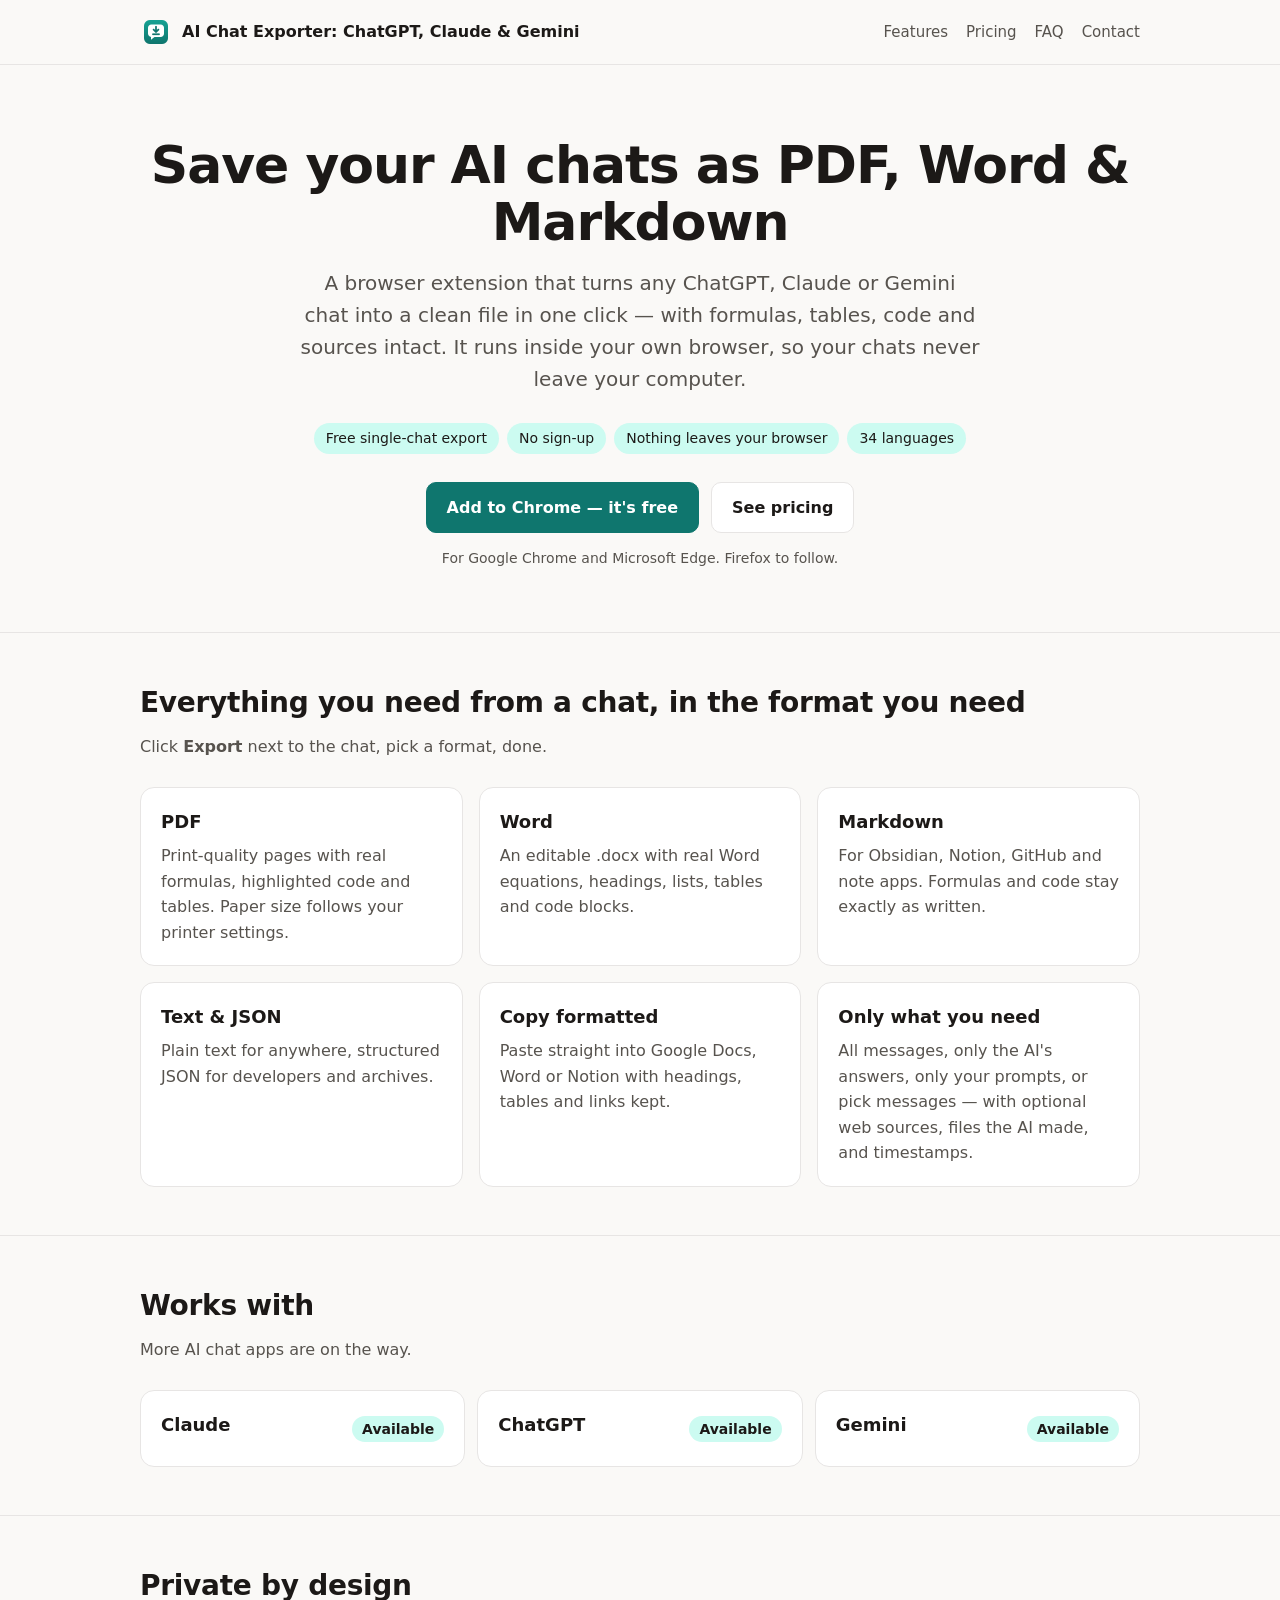
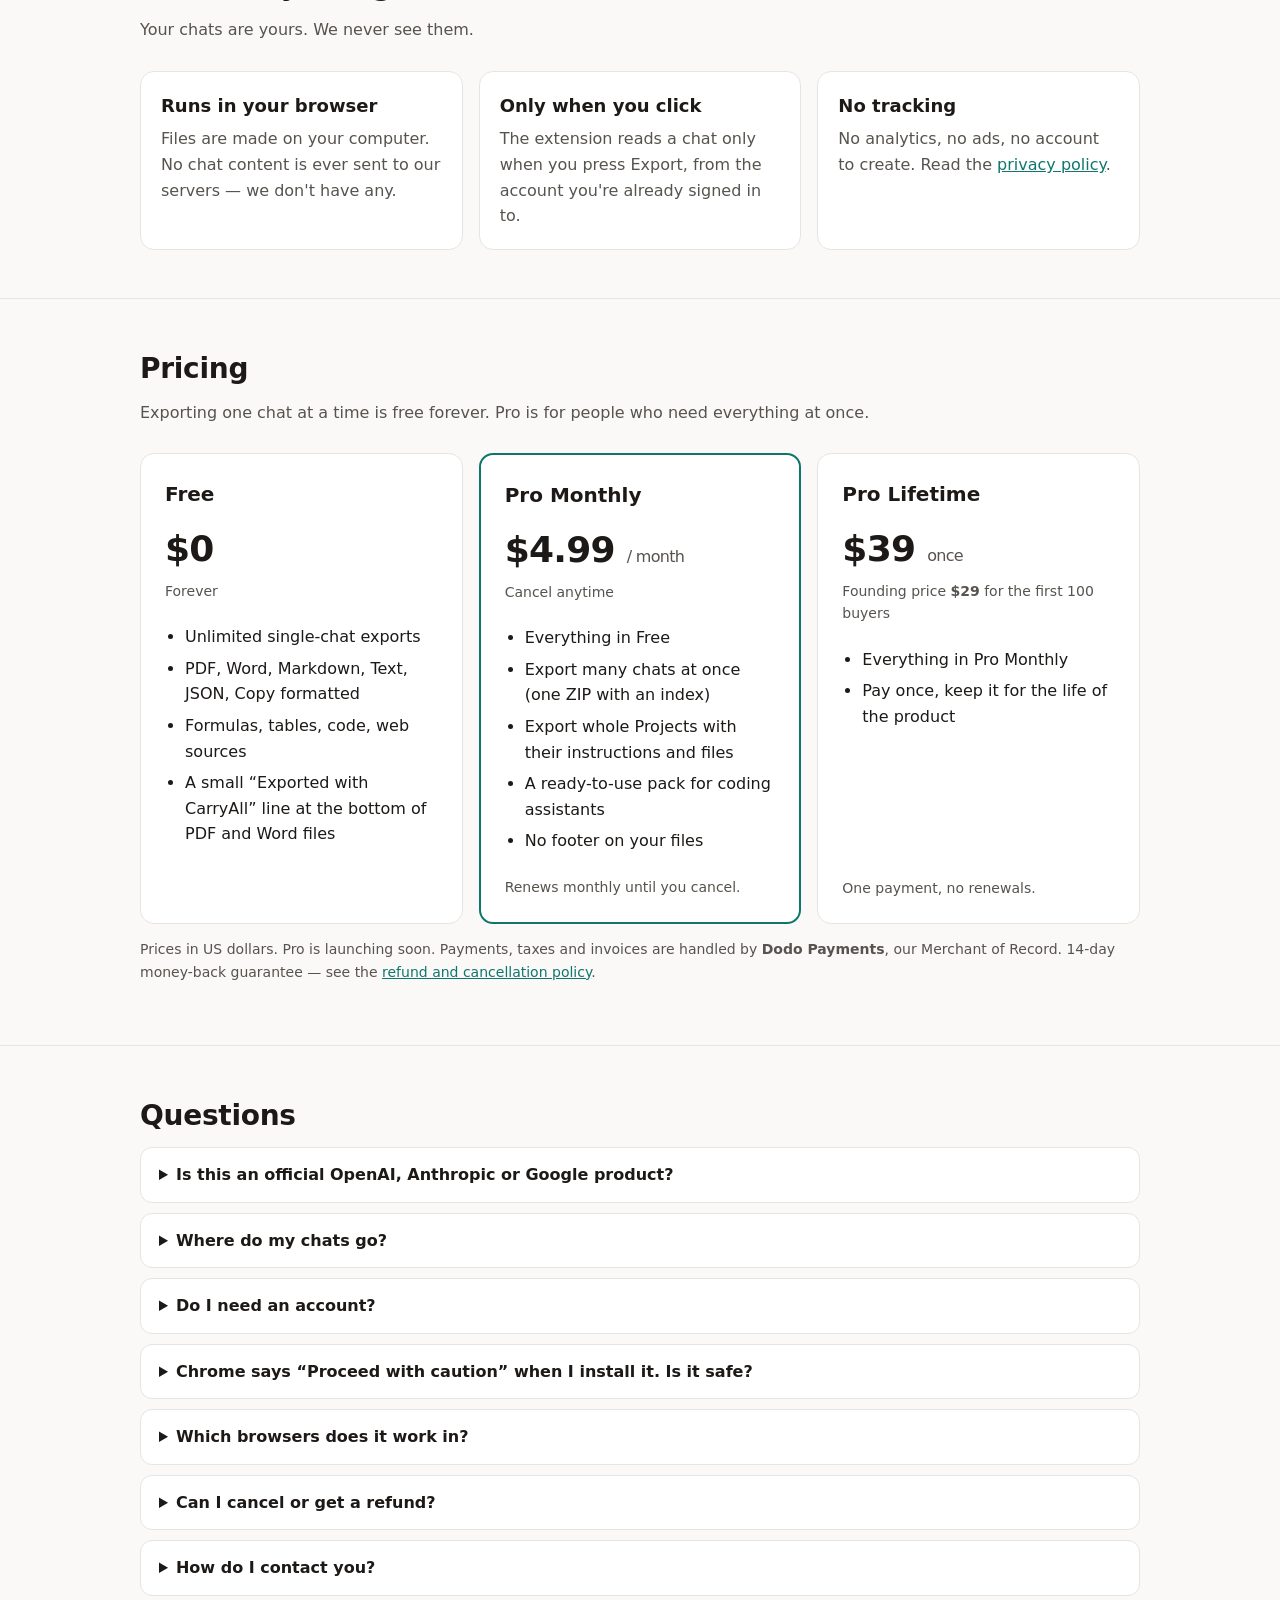
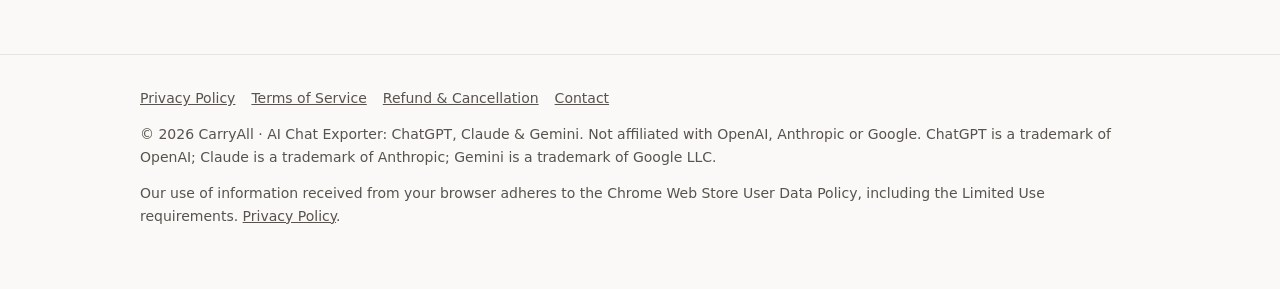
==== index.html @ d1f5d2db "Website: Gemini + Google, new name, CarryAll, privacy section for Gemini's page token, CNAME (publis" ====
<!doctype html>
<html lang="en">
<head>
  <meta charset="utf-8">
  <meta name="viewport" content="width=device-width, initial-scale=1">
  <title>AI Chat Exporter: ChatGPT, Claude & Gemini – Save AI Chats as PDF, Word &amp; Markdown</title>
  <meta name="description" content="A browser extension that saves your AI chats as PDF, Word, Markdown, plain text or JSON, in one click, inside your own browser. Free single-chat export; Pro adds bulk and Project export.">
  <link rel="icon" type="image/png" href="icon.png">
  <link rel="stylesheet" href="style.css">
</head>
<body>
  <header class="site">
    <div class="wrap">
      <a class="brand" href="./">
        <img src="icon.png" width="32" height="32" alt="">
        AI Chat Exporter: ChatGPT, Claude & Gemini
      </a>
      <nav class="site" aria-label="Main">
        <a href="#features">Features</a>
        <a href="#pricing">Pricing</a>
        <a href="#faq">FAQ</a>
        <a href="mailto:siddheshthapa02@gmail.com">Contact</a>
      </nav>
    </div>
  </header>

  <main>
    <section class="hero">
      <div class="wrap">
        <h1>Save your AI chats as PDF, Word &amp; Markdown</h1>
        <p class="lead">A browser extension that turns any ChatGPT, Claude or Gemini chat into a clean file in one click — with formulas, tables, code and sources intact. It runs inside your own browser, so your chats never leave your computer.</p>
        <div class="pills">
          <span class="pill">Free single-chat export</span>
          <span class="pill">No sign-up</span>
          <span class="pill">Nothing leaves your browser</span>
          <span class="pill">34 languages</span>
        </div>
        <div class="actions">
          <a class="btn primary" href="https://chromewebstore.google.com/detail/cfgjpdpemgojclmdnhbajaedgchlddhd">Add to Chrome — it's free</a>
          <a class="btn" href="#pricing">See pricing</a>
        </div>
        <p class="note">For Google Chrome and Microsoft Edge. Firefox to follow.</p>
      </div>
    </section>

    <section class="block" id="features">
      <div class="wrap">
        <h2>Everything you need from a chat, in the format you need</h2>
        <p class="sub">Click <strong>Export</strong> next to the chat, pick a format, done.</p>
        <div class="grid">
          <div class="card"><h3>PDF</h3><p>Print-quality pages with real formulas, highlighted code and tables. Paper size follows your printer settings.</p></div>
          <div class="card"><h3>Word</h3><p>An editable .docx with real Word equations, headings, lists, tables and code blocks.</p></div>
          <div class="card"><h3>Markdown</h3><p>For Obsidian, Notion, GitHub and note apps. Formulas and code stay exactly as written.</p></div>
          <div class="card"><h3>Text &amp; JSON</h3><p>Plain text for anywhere, structured JSON for developers and archives.</p></div>
          <div class="card"><h3>Copy formatted</h3><p>Paste straight into Google Docs, Word or Notion with headings, tables and links kept.</p></div>
          <div class="card"><h3>Only what you need</h3><p>All messages, only the AI's answers, only your prompts, or pick messages — with optional web sources, files the AI made, and timestamps.</p></div>
        </div>
      </div>
    </section>

    <section class="block" id="works-with">
      <div class="wrap">
        <h2>Works with</h2>
        <p class="sub">More AI chat apps are on the way.</p>
        <div class="support">
          <div class="card"><h3>Claude</h3><span class="status now">Available</span></div>
          <div class="card"><h3>ChatGPT</h3><span class="status now">Available</span></div>
          <div class="card"><h3>Gemini</h3><span class="status now">Available</span></div>
        </div>
      </div>
    </section>

    <section class="block" id="privacy">
      <div class="wrap">
        <h2>Private by design</h2>
        <p class="sub">Your chats are yours. We never see them.</p>
        <div class="grid">
          <div class="card"><h3>Runs in your browser</h3><p>Files are made on your computer. No chat content is ever sent to our servers — we don't have any.</p></div>
          <div class="card"><h3>Only when you click</h3><p>The extension reads a chat only when you press Export, from the account you're already signed in to.</p></div>
          <div class="card"><h3>No tracking</h3><p>No analytics, no ads, no account to create. Read the <a href="privacy.html">privacy policy</a>.</p></div>
        </div>
      </div>
    </section>

    <section class="block" id="pricing">
      <div class="wrap">
        <h2>Pricing</h2>
        <p class="sub">Exporting one chat at a time is free forever. Pro is for people who need everything at once.</p>
        <div class="plans">
          <div class="plan">
            <h3>Free</h3>
            <div class="price">$0</div>
            <div class="tag">Forever</div>
            <ul>
              <li>Unlimited single-chat exports</li>
              <li>PDF, Word, Markdown, Text, JSON, Copy formatted</li>
              <li>Formulas, tables, code, web sources</li>
              <li>A small “Exported with CarryAll” line at the bottom of PDF and Word files</li>
            </ul>
          </div>
          <div class="plan featured">
            <h3>Pro Monthly</h3>
            <div class="price">$4.99 <small>/ month</small></div>
            <div class="tag">Cancel anytime</div>
            <ul>
              <li>Everything in Free</li>
              <li>Export many chats at once (one ZIP with an index)</li>
              <li>Export whole Projects with their instructions and files</li>
              <li>A ready-to-use pack for coding assistants</li>
              <li>No footer on your files</li>
            </ul>
            <div class="foot">Renews monthly until you cancel.</div>
          </div>
          <div class="plan">
            <h3>Pro Lifetime</h3>
            <div class="price">$39 <small>once</small></div>
            <div class="tag">Founding price <strong>$29</strong> for the first 100 buyers</div>
            <ul>
              <li>Everything in Pro Monthly</li>
              <li>Pay once, keep it for the life of the product</li>
            </ul>
            <div class="foot">One payment, no renewals.</div>
          </div>
        </div>
        <p class="note">Prices in US dollars. Pro is launching soon. Payments, taxes and invoices are handled by <strong>Dodo Payments</strong>, our Merchant of Record. 14-day money-back guarantee — see the <a href="refund.html">refund and cancellation policy</a>.</p>
      </div>
    </section>

    <section class="block" id="faq">
      <div class="wrap">
        <h2>Questions</h2>
        <details><summary>Is this an official OpenAI, Anthropic or Google product?</summary><p>No. It's an independent tool. It is not affiliated with, endorsed by or sponsored by OpenAI, Anthropic or Google.</p></details>
        <details><summary>Where do my chats go?</summary><p>Nowhere. The extension reads the chat you're looking at, builds the file on your computer, and saves it to your Downloads folder. We never receive your chats.</p></details>
        <details><summary>Do I need an account?</summary><p>No. Install it and click Export. Pro is unlocked with a licence key that's emailed to you after purchase.</p></details>
        <details><summary>Chrome says “Proceed with caution” when I install it. Is it safe?</summary><p>Chrome shows that message only to people who turned on Enhanced protection, for extensions from publishers who are new to the Chrome Web Store. It isn’t a malware warning: Google says that for new developers “it generally takes a few months to become trusted” (<a href="https://support.google.com/chrome/answer/2664769">Google’s explanation</a>). We published our first version in October 2026. The extension runs only on chatgpt.com, claude.ai and gemini.google.com, and your chats never reach us — see the Privacy section of the store page and our <a href="privacy.html">privacy policy</a>. If you’re happy with that, click <strong>Continue to install</strong>.</p></details>
        <details><summary>Which browsers does it work in?</summary><p>Google Chrome and Microsoft Edge. Firefox is planned.</p></details>
        <details><summary>Can I cancel or get a refund?</summary><p>Yes. Cancel the monthly plan anytime, and every first purchase has a 14-day money-back guarantee. Details in the <a href="refund.html">refund and cancellation policy</a>.</p></details>
        <details><summary>How do I contact you?</summary><p>Email <a href="mailto:siddheshthapa02@gmail.com">siddheshthapa02@gmail.com</a>. We usually reply within 2 business days.</p></details>
      </div>
    </section>
  </main>

  <footer class="site">
    <div class="wrap">
      <nav aria-label="Legal">
        <a href="privacy.html">Privacy Policy</a>
        <a href="terms.html">Terms of Service</a>
        <a href="refund.html">Refund &amp; Cancellation</a>
        <a href="mailto:siddheshthapa02@gmail.com">Contact</a>
      </nav>
      <p>© 2026 CarryAll · AI Chat Exporter: ChatGPT, Claude & Gemini. Not affiliated with OpenAI, Anthropic or Google. ChatGPT is a trademark of OpenAI; Claude is a trademark of Anthropic; Gemini is a trademark of Google LLC.</p>
      <p>Our use of information received from your browser adheres to the Chrome Web Store User Data Policy, including the Limited Use requirements. <a href="privacy.html">Privacy Policy</a>.</p>
    </div>
  </footer>
</body>
</html>
---- style.css ----
:root {
  --bg: #faf9f7;
  --surface: #ffffff;
  --text: #1c1917;
  --muted: #57534e;
  --line: #e7e5e4;
  --accent: #0f766e;
  --accent-soft: #ccfbf1;
  --accent-text: #ffffff;
  --radius: 14px;
  color-scheme: light dark;
}
@media (prefers-color-scheme: dark) {
  :root {
    --bg: #12110f;
    --surface: #1c1a17;
    --text: #f5f5f4;
    --muted: #a8a29e;
    --line: #2e2b27;
    --accent: #2dd4bf;
    --accent-soft: #123b37;
    --accent-text: #042f2e;
  }
}
* { box-sizing: border-box; }
body {
  margin: 0;
  background: var(--bg);
  color: var(--text);
  font: 16px/1.6 system-ui, -apple-system, "Segoe UI", Roboto, "Helvetica Neue", Arial, sans-serif;
}
a { color: var(--accent); }
.wrap { max-width: 1040px; margin: 0 auto; padding: 0 20px; }
header.site { border-bottom: 1px solid var(--line); }
header.site .wrap { display: flex; align-items: center; justify-content: space-between; gap: 16px; min-height: 64px; flex-wrap: wrap; }
.brand { display: flex; align-items: center; gap: 10px; font-weight: 700; color: var(--text); text-decoration: none; }
.brand svg { flex: none; }
nav.site { display: flex; gap: 18px; flex-wrap: wrap; font-size: 15px; }
nav.site a { color: var(--muted); text-decoration: none; }
nav.site a:hover { color: var(--text); }

.hero { padding: 72px 0 48px; text-align: center; }
.hero h1 { font-size: clamp(32px, 5vw, 52px); line-height: 1.1; margin: 0 0 16px; letter-spacing: -0.02em; }
.hero p.lead { font-size: clamp(17px, 2.2vw, 20px); color: var(--muted); max-width: 680px; margin: 0 auto 28px; }
.pills { display: flex; gap: 8px; justify-content: center; flex-wrap: wrap; margin-bottom: 28px; }
.pill { background: var(--accent-soft); color: var(--text); border-radius: 999px; padding: 4px 12px; font-size: 14px; }
.actions { display: flex; gap: 12px; justify-content: center; flex-wrap: wrap; }
.btn { display: inline-block; padding: 12px 20px; border-radius: 10px; font-weight: 600; text-decoration: none; border: 1px solid var(--line); color: var(--text); background: var(--surface); }
.btn.primary { background: var(--accent); color: var(--accent-text); border-color: var(--accent); }
.btn.soon { cursor: default; opacity: 0.85; }
.note { color: var(--muted); font-size: 14px; margin-top: 14px; }

section.block { padding: 48px 0; border-top: 1px solid var(--line); }
section.block h2 { font-size: 28px; margin: 0 0 8px; letter-spacing: -0.01em; }
section.block > .wrap > p.sub { color: var(--muted); margin: 0 0 28px; }
.grid { display: grid; gap: 16px; grid-template-columns: repeat(auto-fit, minmax(240px, 1fr)); }
.card { background: var(--surface); border: 1px solid var(--line); border-radius: var(--radius); padding: 20px; }
.card h3 { margin: 0 0 6px; font-size: 18px; }
.card p { margin: 0; color: var(--muted); }

.support { display: flex; gap: 12px; flex-wrap: wrap; }
.support .card { flex: 1 1 240px; display: flex; justify-content: space-between; align-items: center; gap: 12px; }
.status { font-size: 14px; font-weight: 600; border-radius: 999px; padding: 2px 10px; white-space: nowrap; }
.status.now { background: var(--accent-soft); }
.status.soon { border: 1px solid var(--line); color: var(--muted); }

.plans { display: grid; gap: 16px; grid-template-columns: repeat(auto-fit, minmax(260px, 1fr)); align-items: stretch; }
.plan { background: var(--surface); border: 1px solid var(--line); border-radius: var(--radius); padding: 24px; display: flex; flex-direction: column; }
.plan.featured { border: 2px solid var(--accent); }
.plan h3 { margin: 0; font-size: 20px; }
.price { font-size: 36px; font-weight: 800; margin: 10px 0 2px; letter-spacing: -0.02em; }
.price small { font-size: 16px; font-weight: 500; color: var(--muted); }
.plan .tag { color: var(--muted); font-size: 14px; margin-bottom: 16px; }
.plan ul { margin: 0; padding-left: 20px; }
.plan li { margin: 6px 0; }
.plan .foot { margin-top: auto; padding-top: 16px; color: var(--muted); font-size: 14px; }

details { background: var(--surface); border: 1px solid var(--line); border-radius: 12px; padding: 14px 18px; margin-bottom: 10px; }
summary { cursor: pointer; font-weight: 600; }
details p { margin: 10px 0 0; color: var(--muted); }

footer.site { border-top: 1px solid var(--line); padding: 32px 0 48px; color: var(--muted); font-size: 14px; }
footer.site nav { display: flex; gap: 16px; flex-wrap: wrap; margin-bottom: 12px; }
footer.site a { color: var(--muted); }

/* Policy pages */
article.doc { max-width: 760px; padding: 48px 0 24px; }
article.doc h1 { font-size: 36px; line-height: 1.15; margin: 0 0 8px; letter-spacing: -0.02em; }
article.doc .updated { color: var(--muted); margin: 0 0 28px; }
article.doc h2 { font-size: 21px; margin: 32px 0 8px; }
article.doc li { margin: 6px 0; }
.summary { background: var(--accent-soft); border-radius: var(--radius); padding: 16px 20px; }
.summary p { margin: 0; }
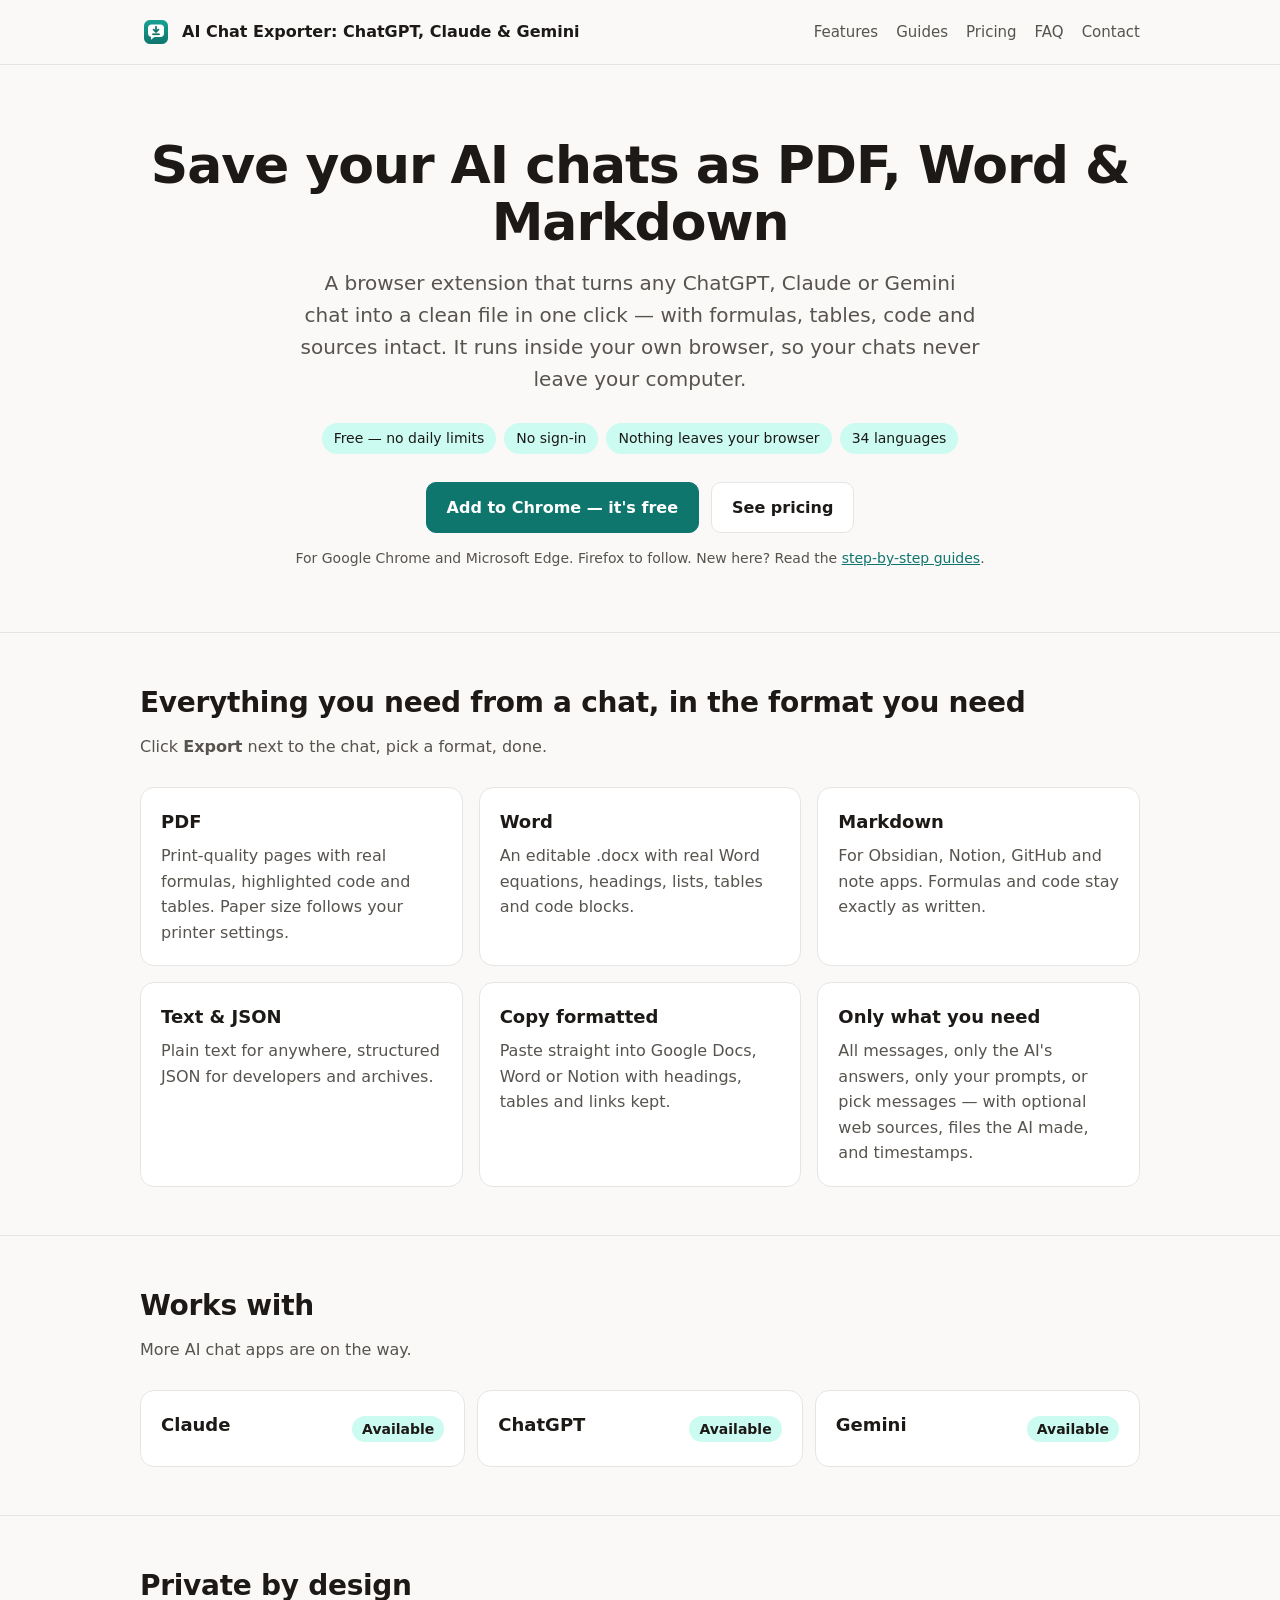
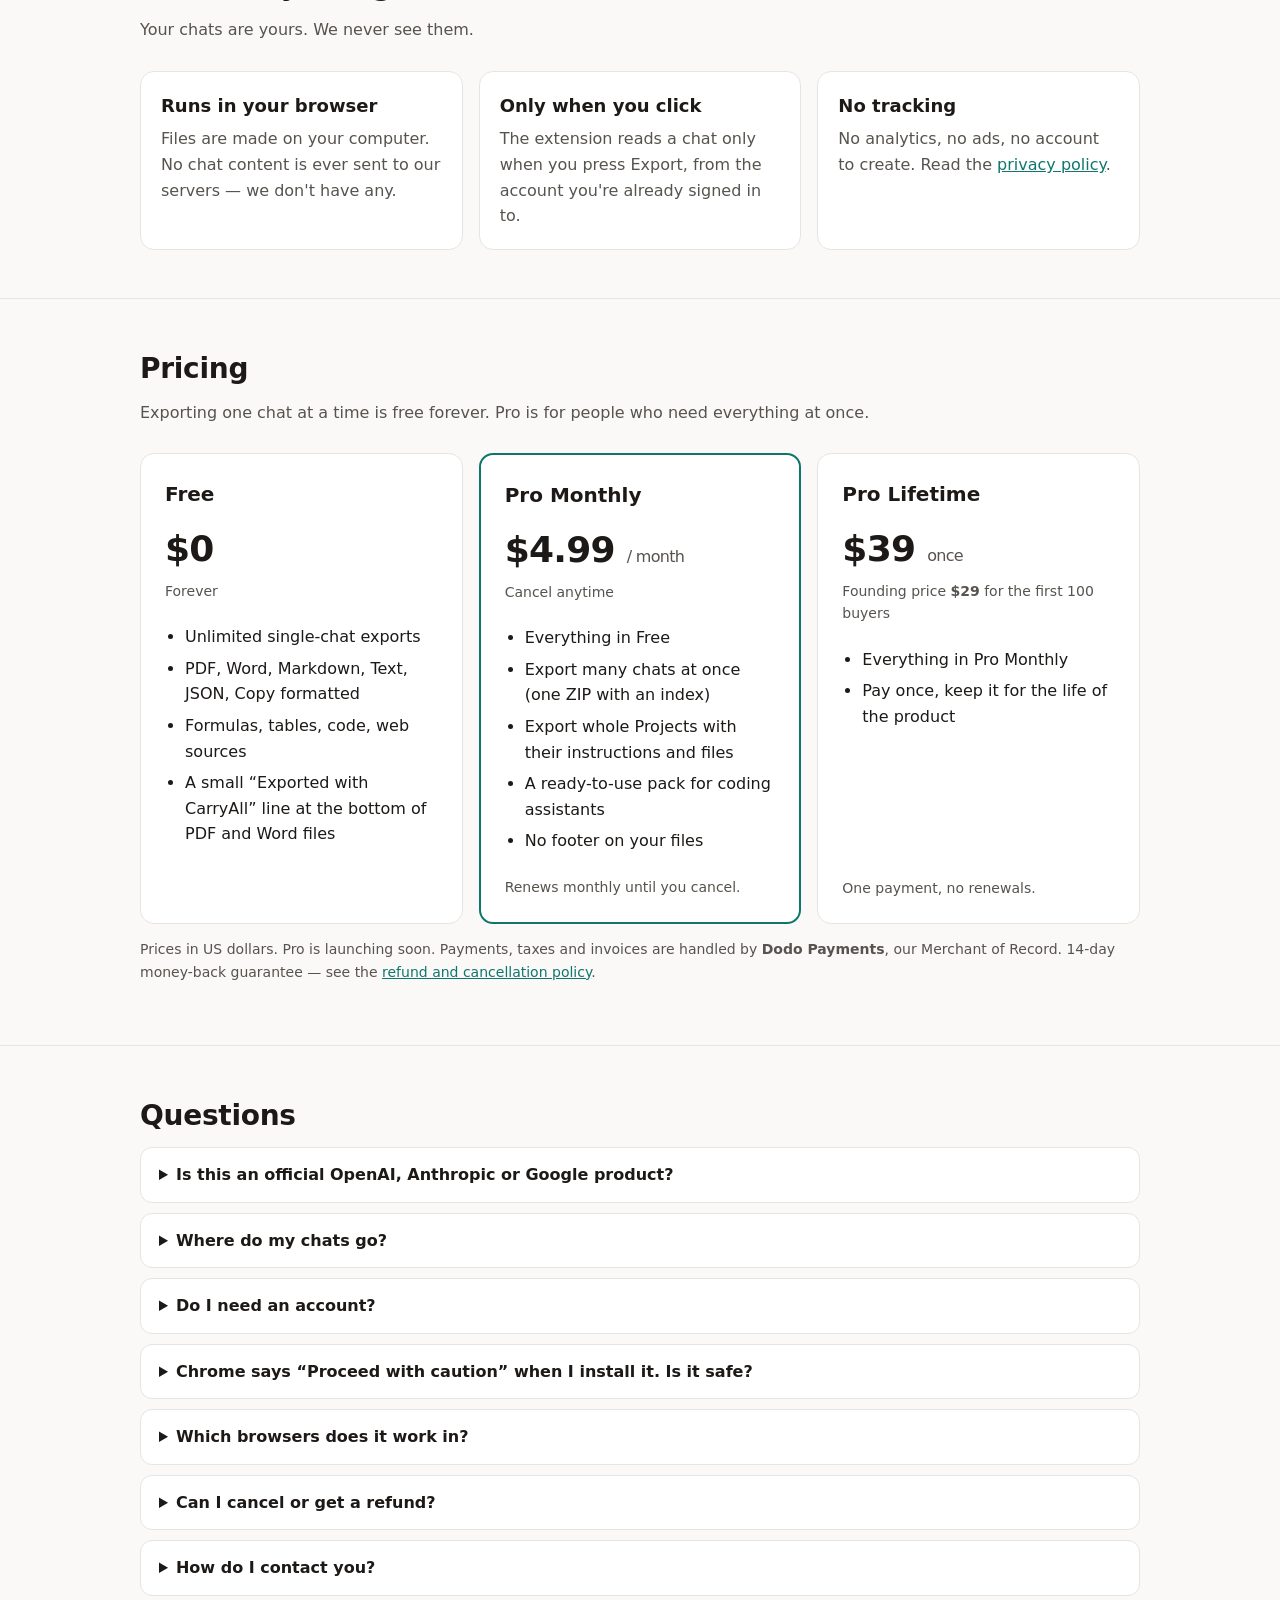
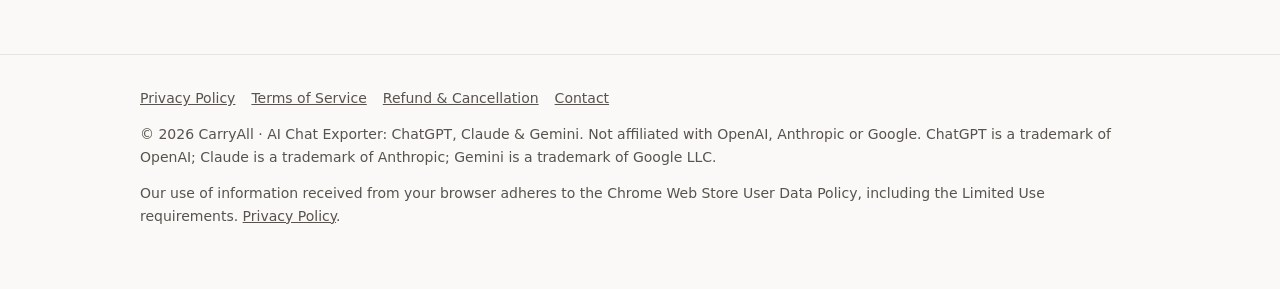
==== commit 66a8646c: "SEO website: 5 guide pages, guides index, sitemap, robots, 404, home SEO tags (not yet published) Co" ====
--- a/index.html
+++ b/index.html
@@ -4,7 +4,14 @@
   <meta charset="utf-8">
   <meta name="viewport" content="width=device-width, initial-scale=1">
   <title>AI Chat Exporter: ChatGPT, Claude & Gemini – Save AI Chats as PDF, Word &amp; Markdown</title>
-  <meta name="description" content="A browser extension that saves your AI chats as PDF, Word, Markdown, plain text or JSON, in one click, inside your own browser. Free single-chat export; Pro adds bulk and Project export.">
+  <meta name="description" content="Free browser extension: save ChatGPT, Claude and Gemini chats as PDF, Word or Markdown with formulas, tables and sources. No daily limits, no sign-in.">
+  <link rel="canonical" href="https://carryall.siddheshthapa.com/">
+  <meta property="og:type" content="website">
+  <meta property="og:title" content="AI Chat Exporter: ChatGPT, Claude &amp; Gemini">
+  <meta property="og:description" content="Save ChatGPT, Claude and Gemini chats as PDF, Word or Markdown. Free, no daily limits, no sign-in.">
+  <meta property="og:url" content="https://carryall.siddheshthapa.com/">
+  <meta property="og:image" content="https://carryall.siddheshthapa.com/img/export-window.png">
+  <script type="application/ld+json">{"@context": "https://schema.org", "@type": "SoftwareApplication", "name": "AI Chat Exporter: ChatGPT, Claude & Gemini", "applicationCategory": "BrowserApplication", "operatingSystem": "Chrome", "url": "https://carryall.siddheshthapa.com/", "downloadUrl": "https://chromewebstore.google.com/detail/cfgjpdpemgojclmdnhbajaedgchlddhd", "offers": {"@type": "Offer", "price": "0", "priceCurrency": "USD"}, "publisher": {"@type": "Organization", "name": "CarryAll"}}</script>
   <link rel="icon" type="image/png" href="icon.png">
   <link rel="stylesheet" href="style.css">
 </head>
@@ -17,6 +24,7 @@
       </a>
       <nav class="site" aria-label="Main">
         <a href="#features">Features</a>
+        <a href="guides/">Guides</a>
         <a href="#pricing">Pricing</a>
         <a href="#faq">FAQ</a>
         <a href="mailto:siddheshthapa02@gmail.com">Contact</a>
@@ -30,8 +38,8 @@
         <h1>Save your AI chats as PDF, Word &amp; Markdown</h1>
         <p class="lead">A browser extension that turns any ChatGPT, Claude or Gemini chat into a clean file in one click — with formulas, tables, code and sources intact. It runs inside your own browser, so your chats never leave your computer.</p>
         <div class="pills">
-          <span class="pill">Free single-chat export</span>
-          <span class="pill">No sign-up</span>
+          <span class="pill">Free — no daily limits</span>
+          <span class="pill">No sign-in</span>
           <span class="pill">Nothing leaves your browser</span>
           <span class="pill">34 languages</span>
         </div>
@@ -39,7 +47,7 @@
           <a class="btn primary" href="https://chromewebstore.google.com/detail/cfgjpdpemgojclmdnhbajaedgchlddhd">Add to Chrome — it's free</a>
           <a class="btn" href="#pricing">See pricing</a>
         </div>
-        <p class="note">For Google Chrome and Microsoft Edge. Firefox to follow.</p>
+        <p class="note">For Google Chrome and Microsoft Edge. Firefox to follow. New here? Read the <a href="guides/">step-by-step guides</a>.</p>
       </div>
     </section>
 
--- a/style.css
+++ b/style.css
@@ -91,3 +91,20 @@
 article.doc li { margin: 6px 0; }
 .summary { background: var(--accent-soft); border-radius: var(--radius); padding: 16px 20px; }
 .summary p { margin: 0; }
+
+/* Guide pages */
+.guide { max-width: 780px; padding-top: 24px; padding-bottom: 48px; }
+.guide h1 { font-size: 32px; line-height: 1.2; margin: 8px 0 20px; }
+.guide h2 { margin-top: 32px; }
+.crumbs { font-size: 14px; color: var(--muted); margin: 0; }
+.crumbs a { color: var(--muted); }
+.answer { background: var(--accent-soft); border-radius: var(--radius); padding: 16px 18px; }
+.guide figure { margin: 20px 0; }
+.guide figure img { width: 100%; height: auto; border-radius: var(--radius); border: 1px solid var(--line); }
+.guide .steps li { margin: 6px 0; }
+.guide .cta { margin-top: 36px; padding: 20px; border: 1px solid var(--line); border-radius: var(--radius); background: var(--surface); }
+.guide .cta h2 { margin-top: 0; }
+.guide details { border-bottom: 1px solid var(--line); padding: 10px 0; }
+.guide summary { cursor: pointer; font-weight: 600; }
+.disclose, .muted { color: var(--muted); font-size: 14px; }
+.guide-list li { margin: 14px 0; }
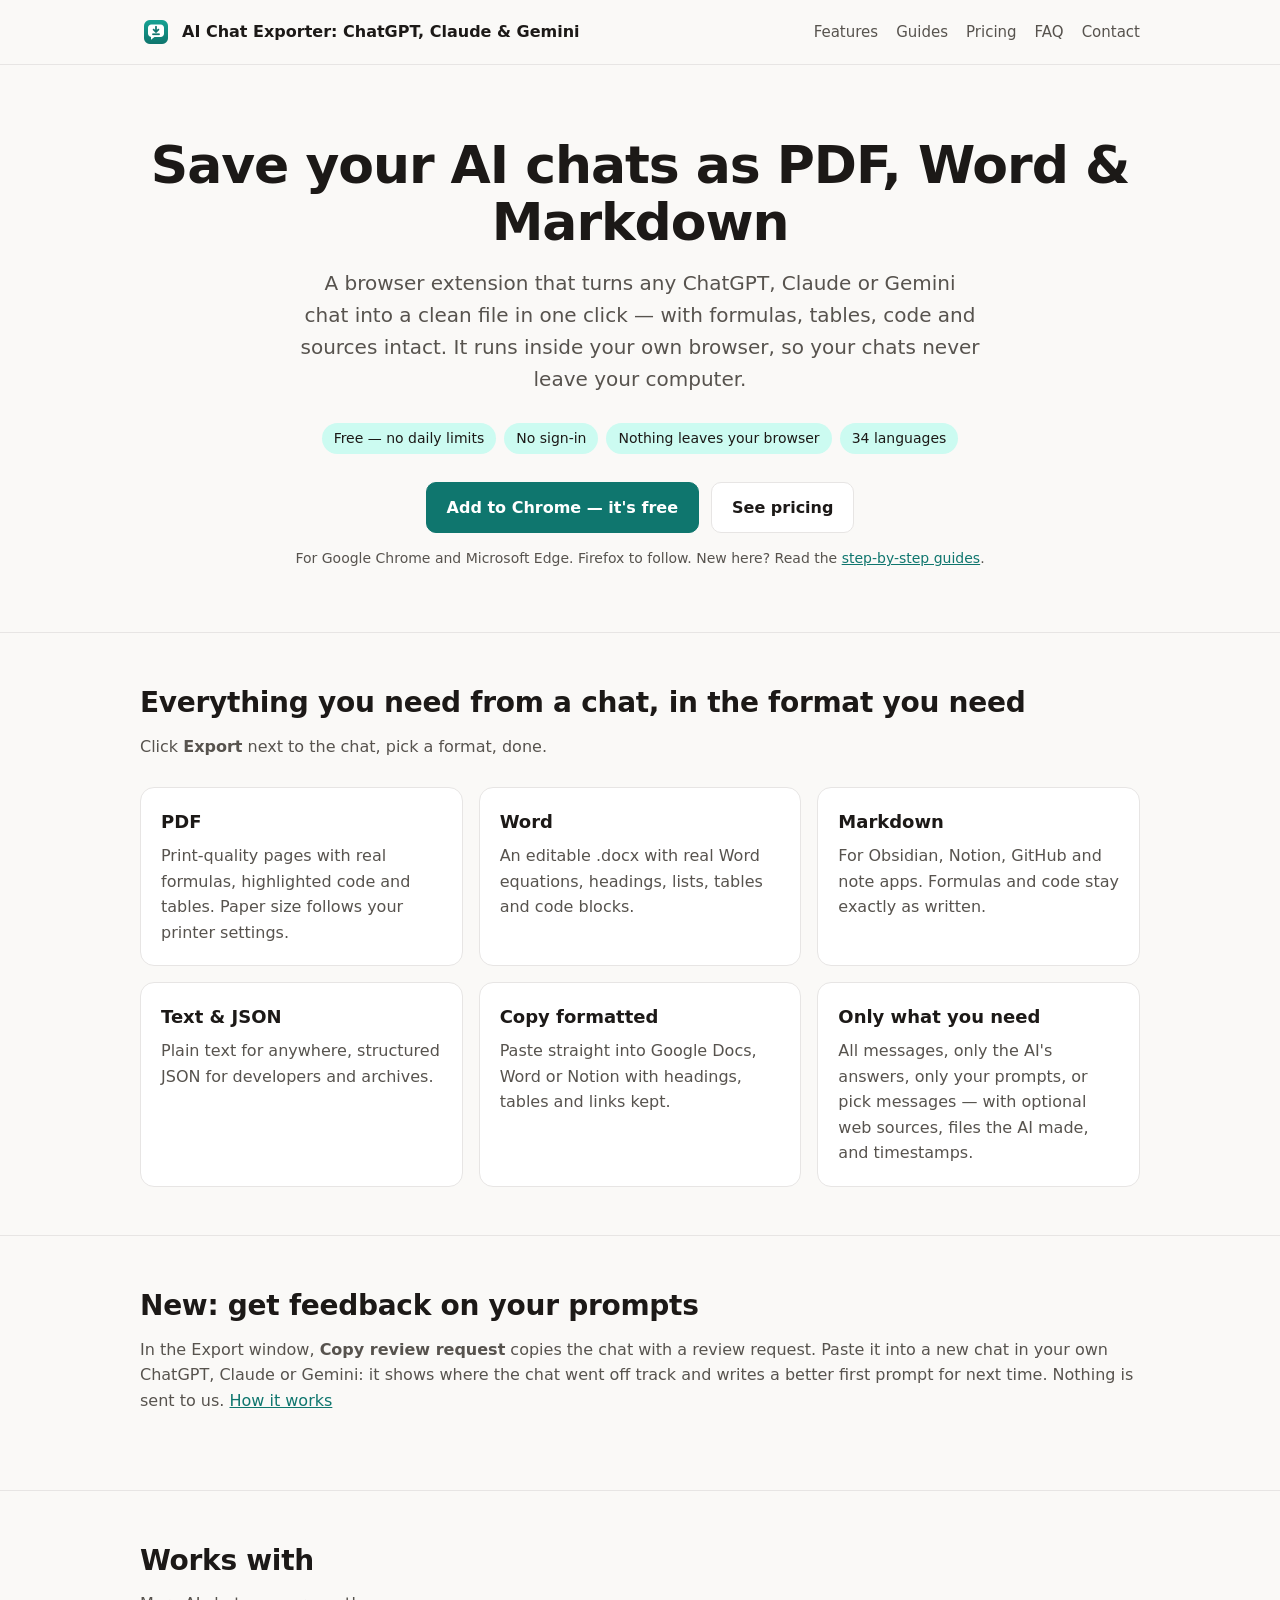
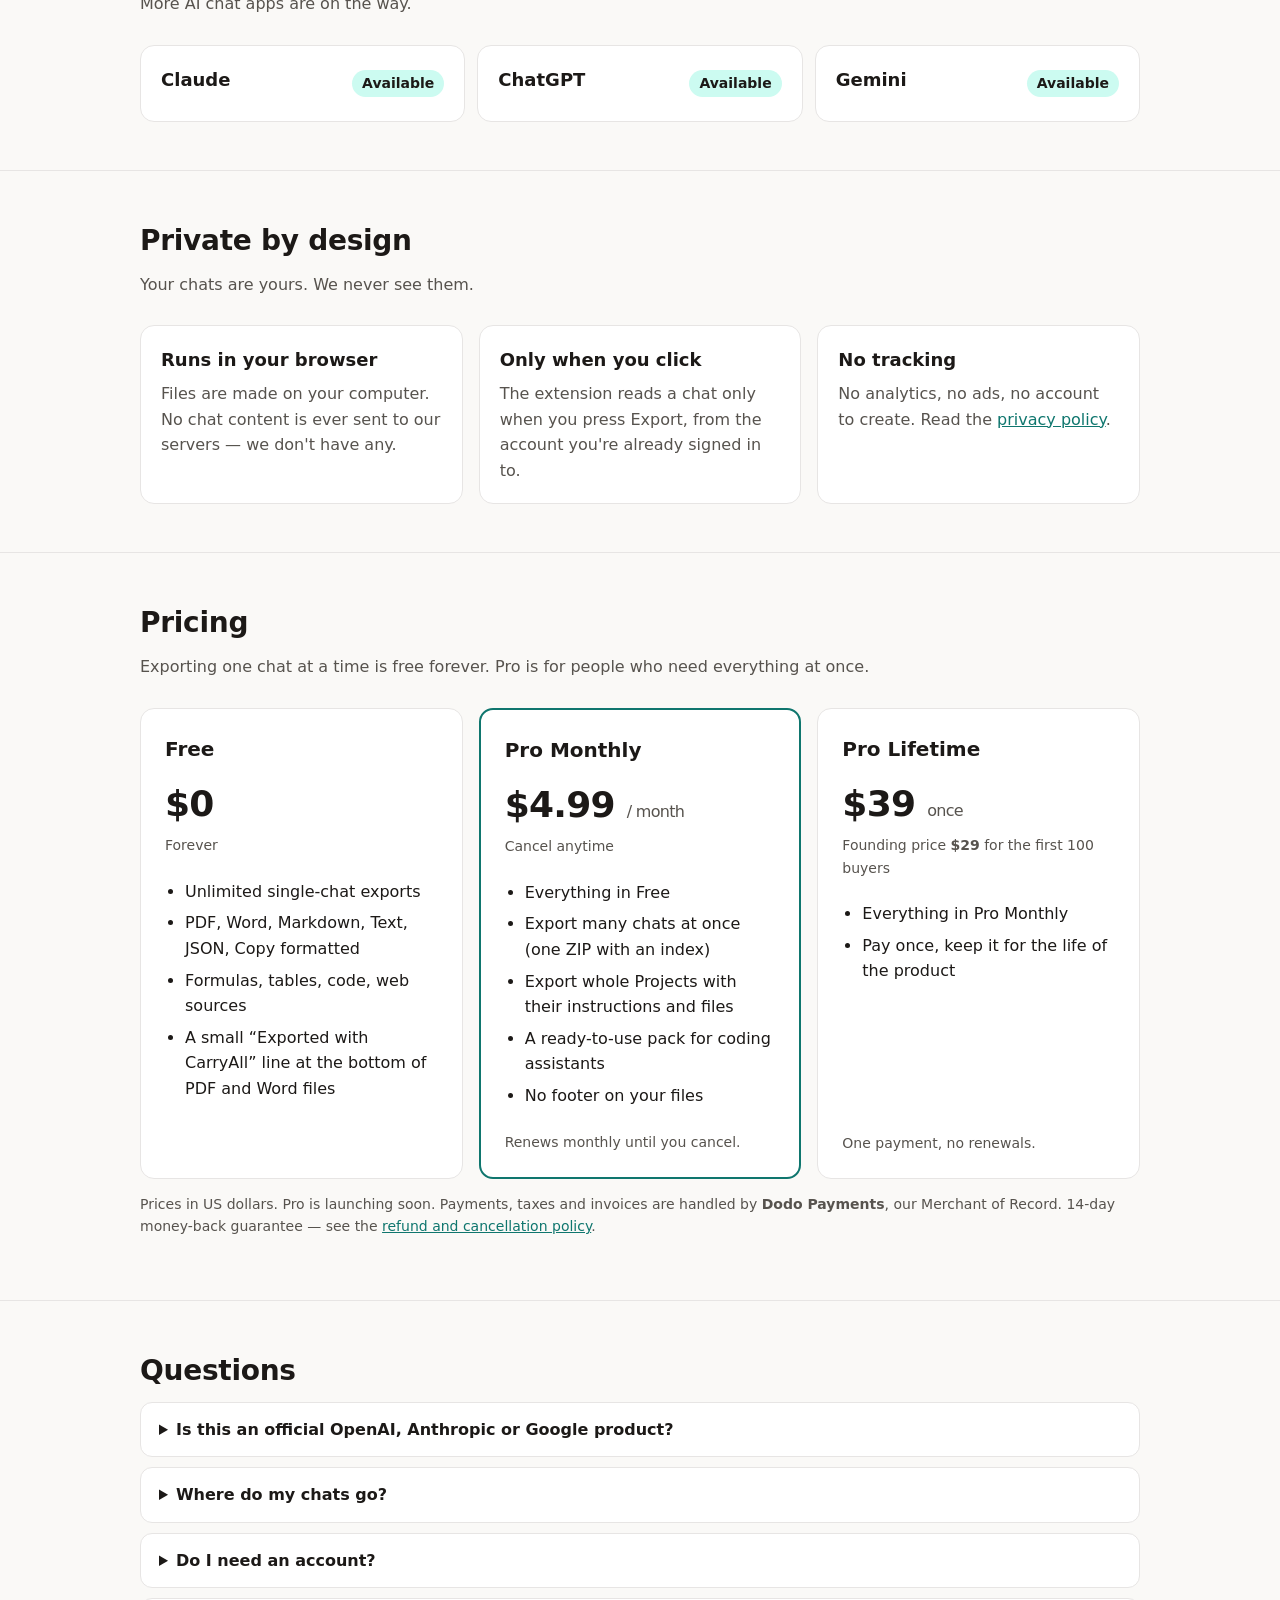
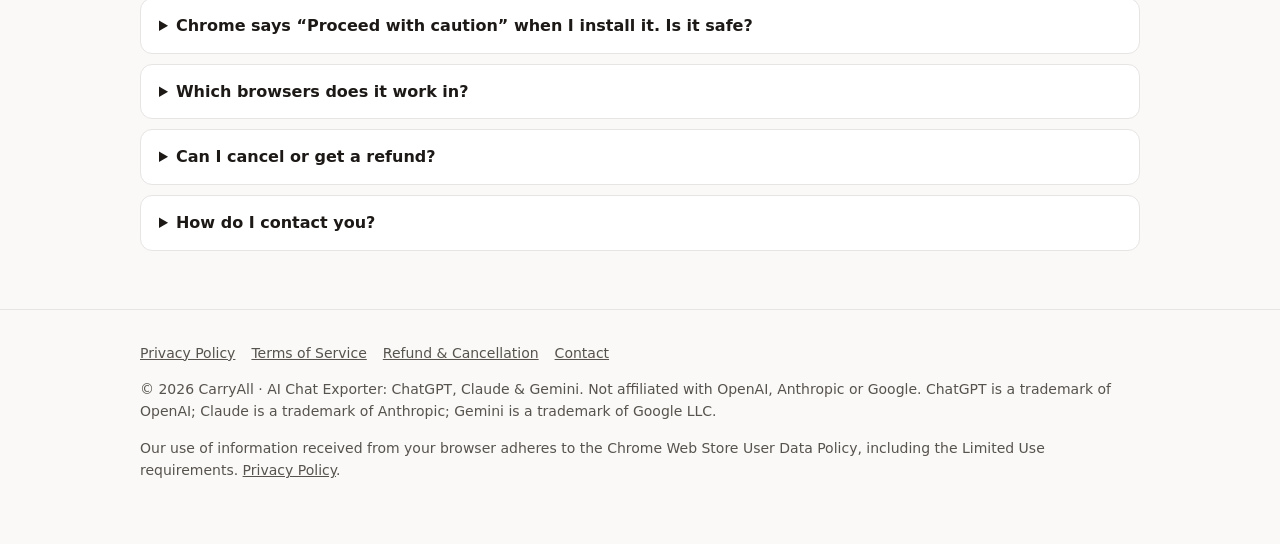
==== commit f42aa62c: "Review this chat: store descriptions, website page, privacy line (3.3) Co-Authored-By: Claude Opus 5" ====
--- a/index.html
+++ b/index.html
@@ -6,6 +6,7 @@
   <title>AI Chat Exporter: ChatGPT, Claude & Gemini – Save AI Chats as PDF, Word &amp; Markdown</title>
   <meta name="description" content="Free browser extension: save ChatGPT, Claude and Gemini chats as PDF, Word or Markdown with formulas, tables and sources. No daily limits, no sign-in.">
   <link rel="canonical" href="https://carryall.siddheshthapa.com/">
+  <meta name="google-site-verification" content="2CqYBcYnv7c4rPXcs3INkwme1EaiSD_6YQWEVBc6VP4" />
   <meta property="og:type" content="website">
   <meta property="og:title" content="AI Chat Exporter: ChatGPT, Claude &amp; Gemini">
   <meta property="og:description" content="Save ChatGPT, Claude and Gemini chats as PDF, Word or Markdown. Free, no daily limits, no sign-in.">
@@ -63,6 +64,13 @@
           <div class="card"><h3>Copy formatted</h3><p>Paste straight into Google Docs, Word or Notion with headings, tables and links kept.</p></div>
           <div class="card"><h3>Only what you need</h3><p>All messages, only the AI's answers, only your prompts, or pick messages — with optional web sources, files the AI made, and timestamps.</p></div>
         </div>
+      </div>
+    </section>
+
+    <section class="block" id="review">
+      <div class="wrap">
+        <h2>New: get feedback on your prompts</h2>
+        <p class="sub">In the Export window, <strong>Copy review request</strong> copies the chat with a review request. Paste it into a new chat in your own ChatGPT, Claude or Gemini: it shows where the chat went off track and writes a better first prompt for next time. Nothing is sent to us. <a href="review-ai-chat/">How it works</a></p>
       </div>
     </section>
 
--- a/style.css
+++ b/style.css
@@ -102,6 +102,7 @@
 .guide figure { margin: 20px 0; }
 .guide figure img { width: 100%; height: auto; border-radius: var(--radius); border: 1px solid var(--line); }
 .guide .steps li { margin: 6px 0; }
+.guide pre { white-space: pre-wrap; overflow-wrap: anywhere; margin: 12px 0; padding: 14px 16px; border: 1px solid var(--line); border-radius: var(--radius); background: var(--surface); font-size: 14px; line-height: 1.55; }
 .guide .cta { margin-top: 36px; padding: 20px; border: 1px solid var(--line); border-radius: var(--radius); background: var(--surface); }
 .guide .cta h2 { margin-top: 0; }
 .guide details { border-bottom: 1px solid var(--line); padding: 10px 0; }
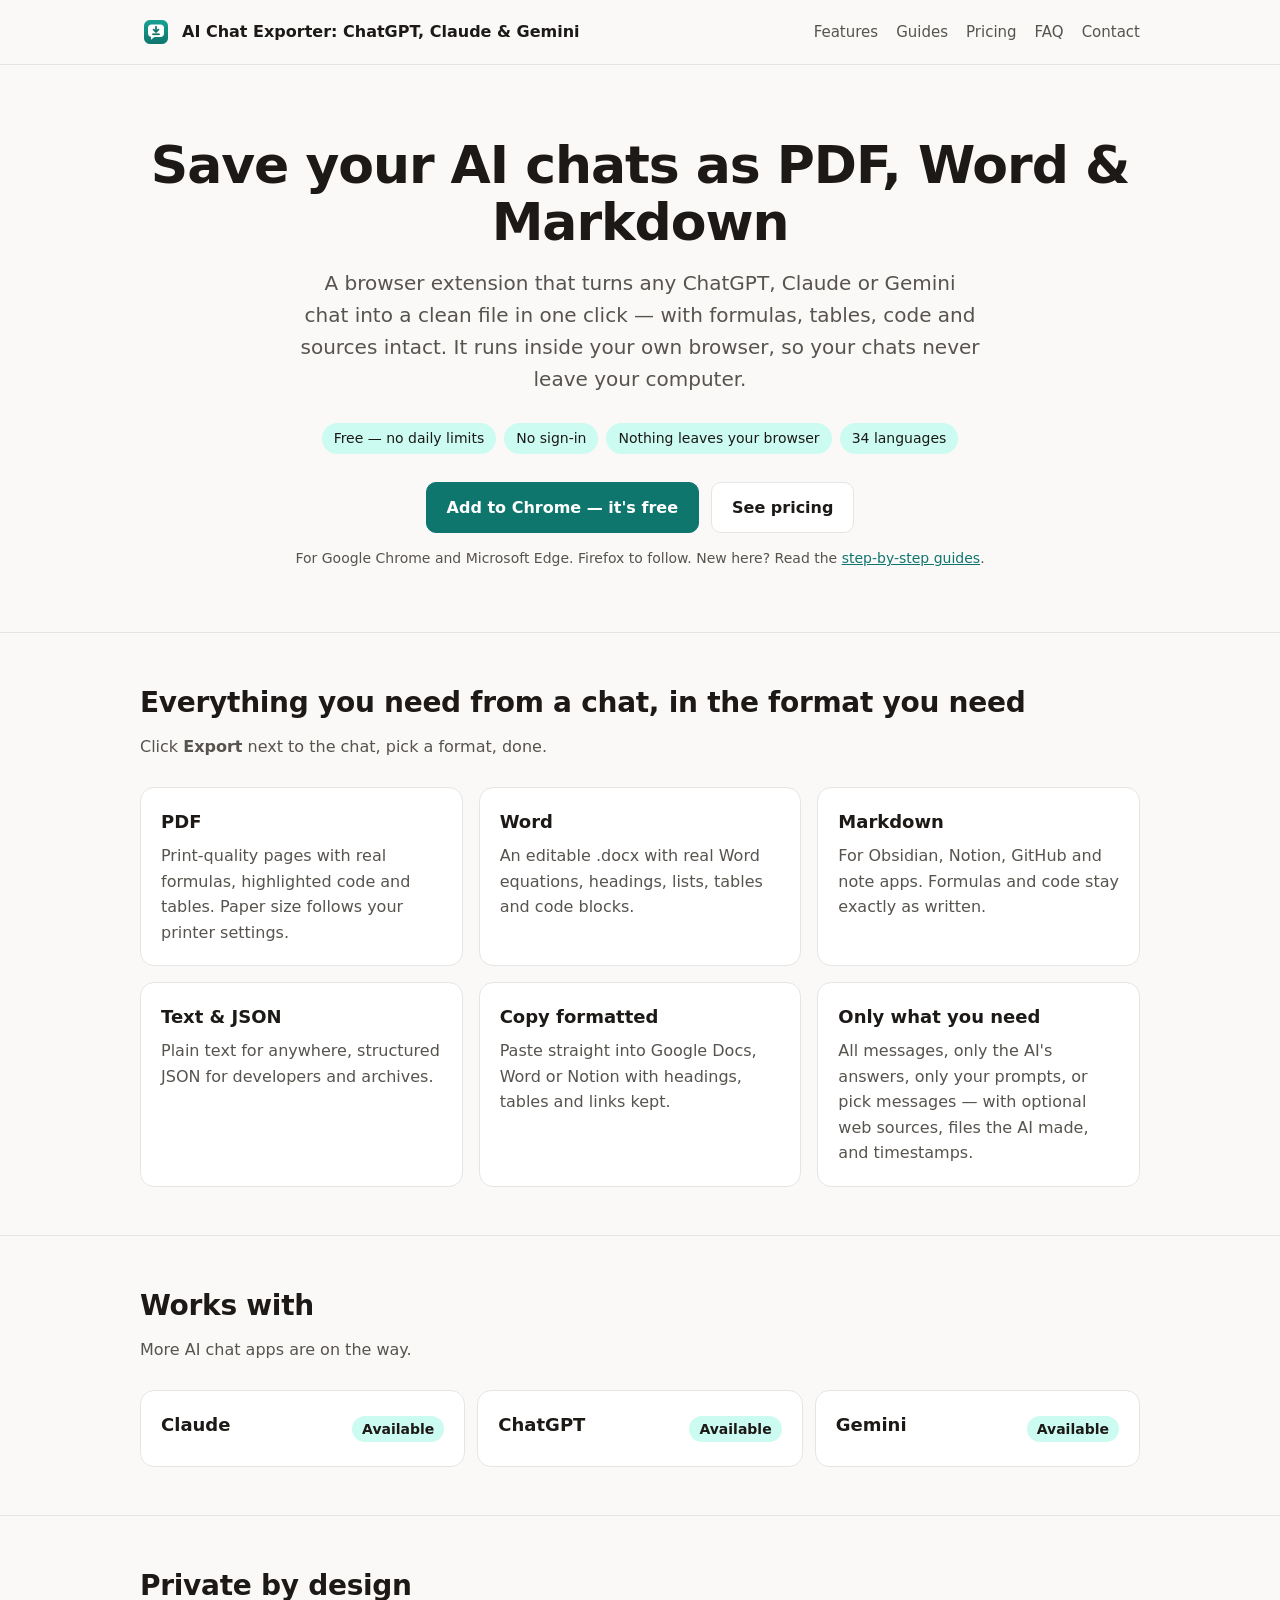
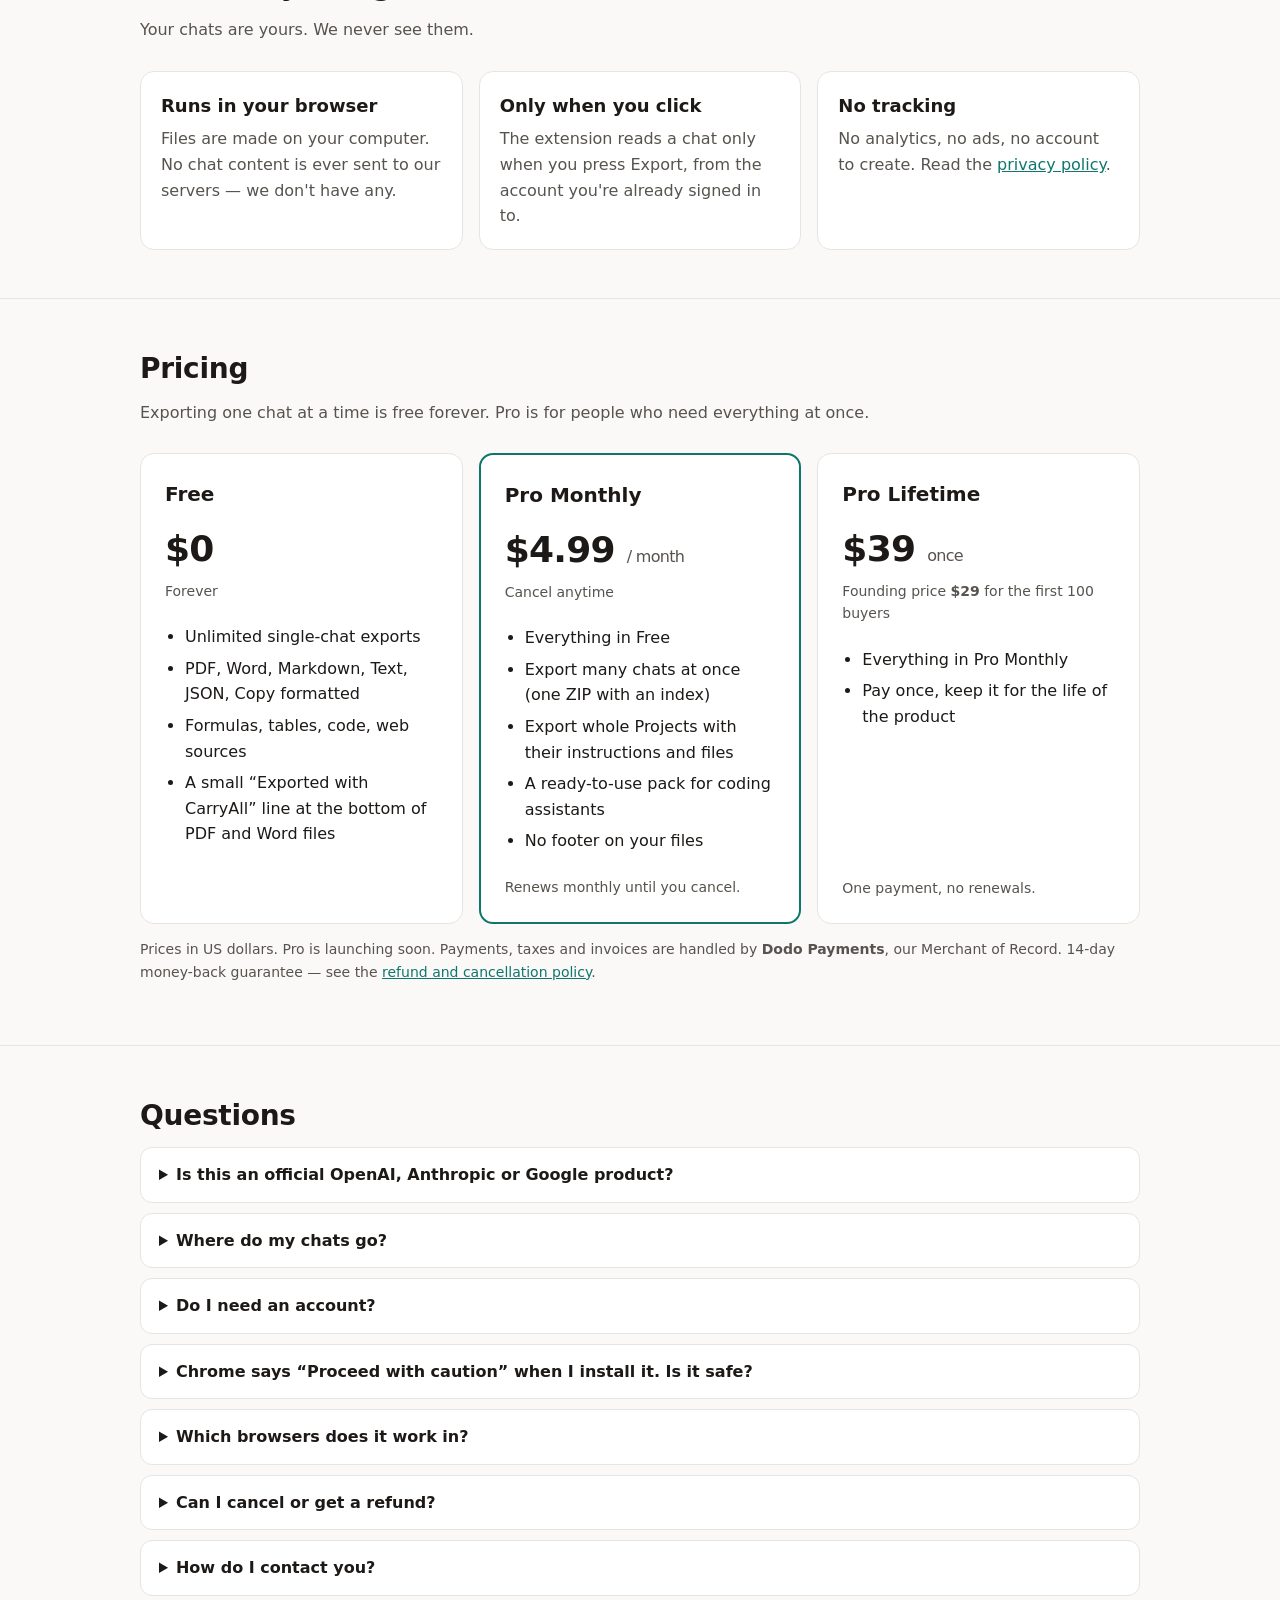
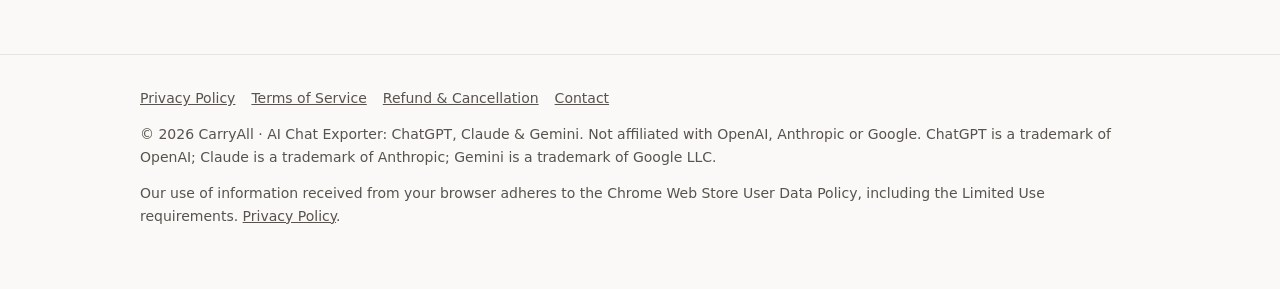
==== commit 90616da3: "Remove Copy review request (founder: shows the method); Coach replaces it in Pro Co-Authored-By: Cla" ====
--- a/index.html
+++ b/index.html
@@ -64,13 +64,6 @@
           <div class="card"><h3>Copy formatted</h3><p>Paste straight into Google Docs, Word or Notion with headings, tables and links kept.</p></div>
           <div class="card"><h3>Only what you need</h3><p>All messages, only the AI's answers, only your prompts, or pick messages — with optional web sources, files the AI made, and timestamps.</p></div>
         </div>
-      </div>
-    </section>
-
-    <section class="block" id="review">
-      <div class="wrap">
-        <h2>New: get feedback on your prompts</h2>
-        <p class="sub">In the Export window, <strong>Copy review request</strong> copies the chat with a review request. Paste it into a new chat in your own ChatGPT, Claude or Gemini: it shows where the chat went off track and writes a better first prompt for next time. Nothing is sent to us. <a href="review-ai-chat/">How it works</a></p>
       </div>
     </section>
 
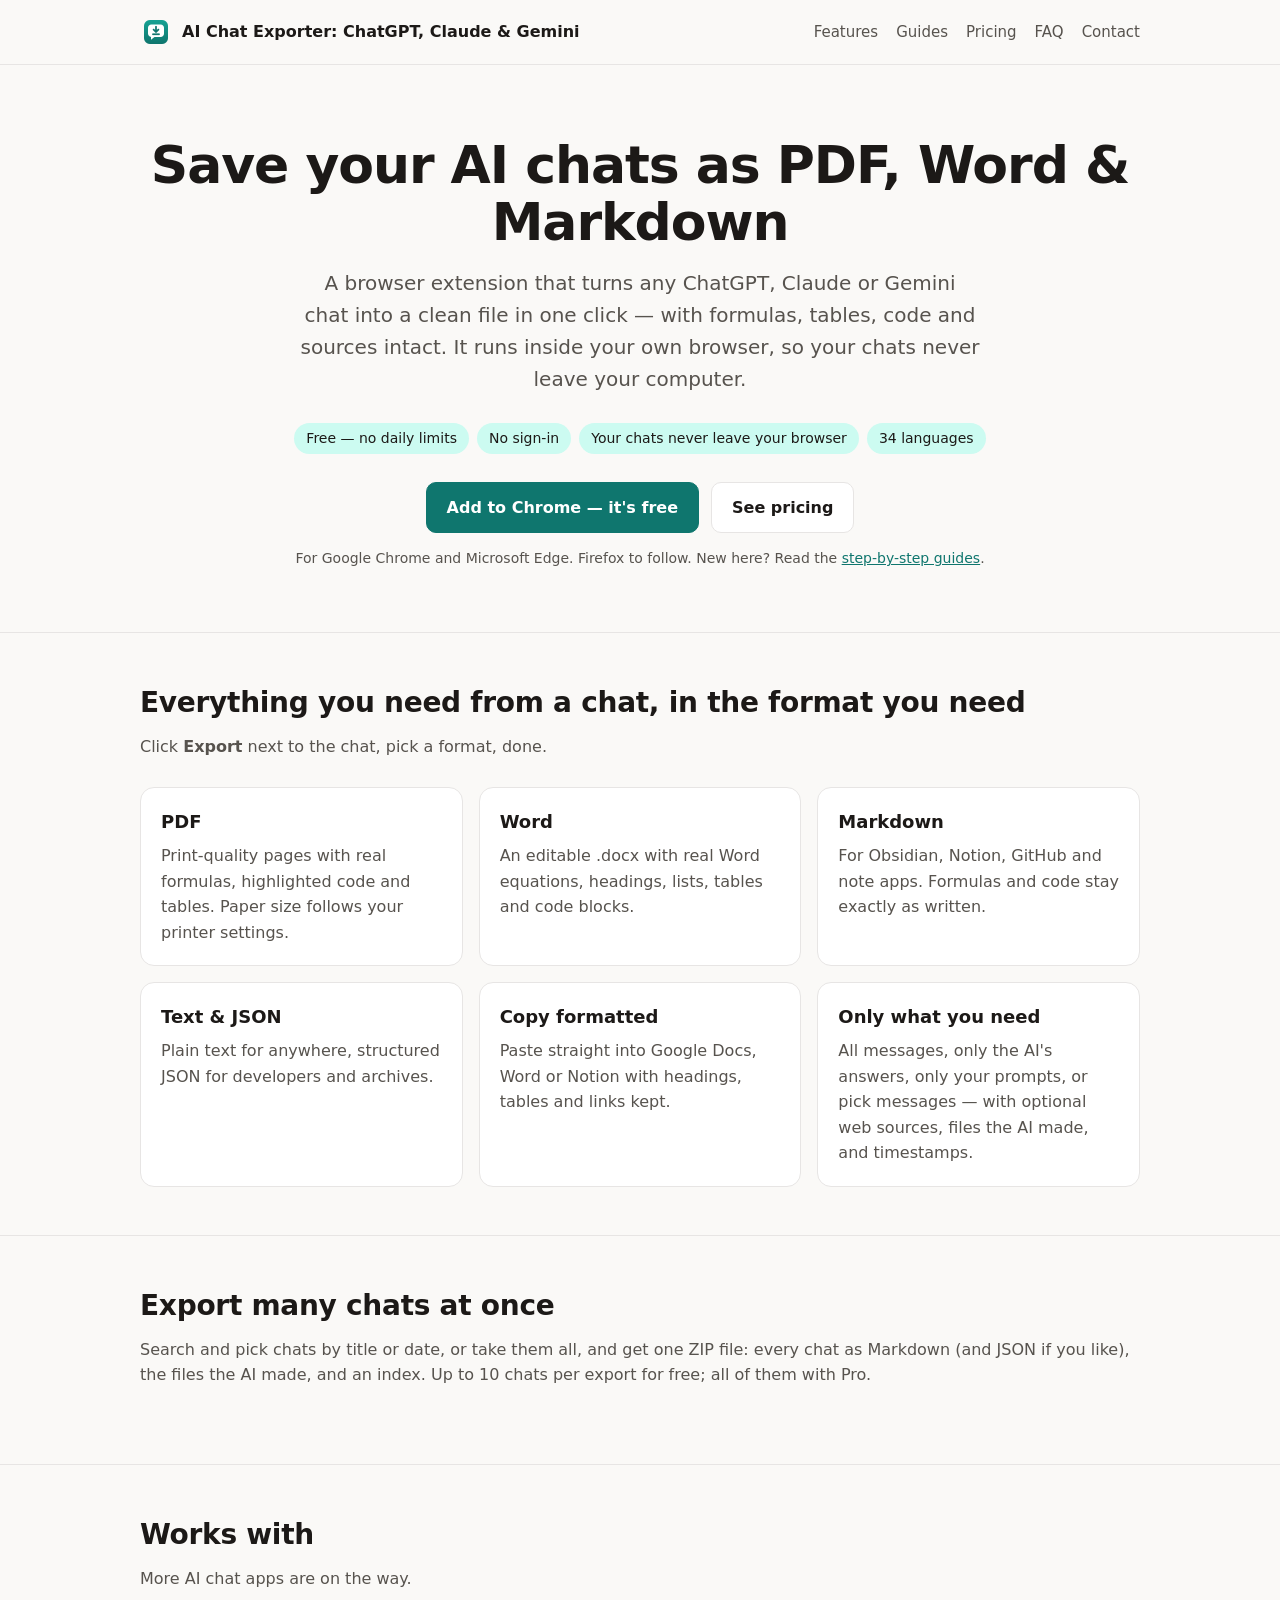
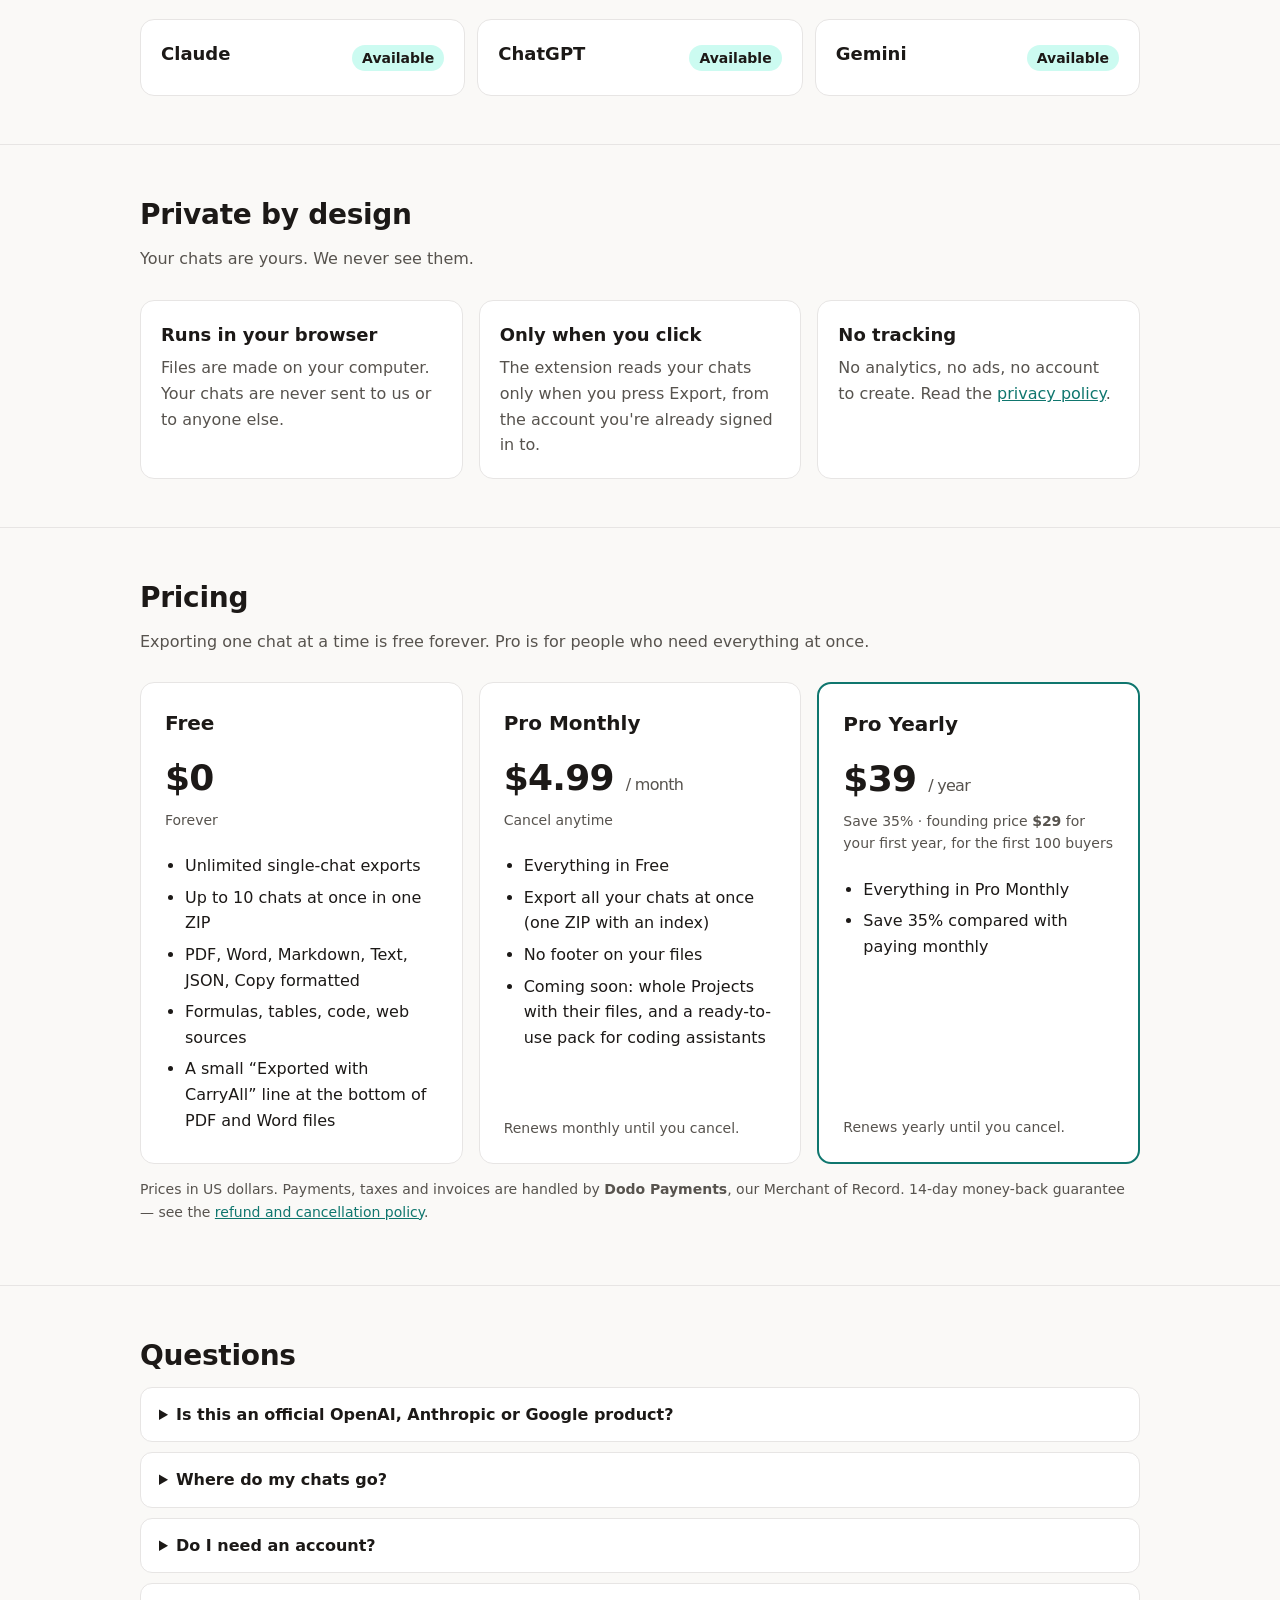
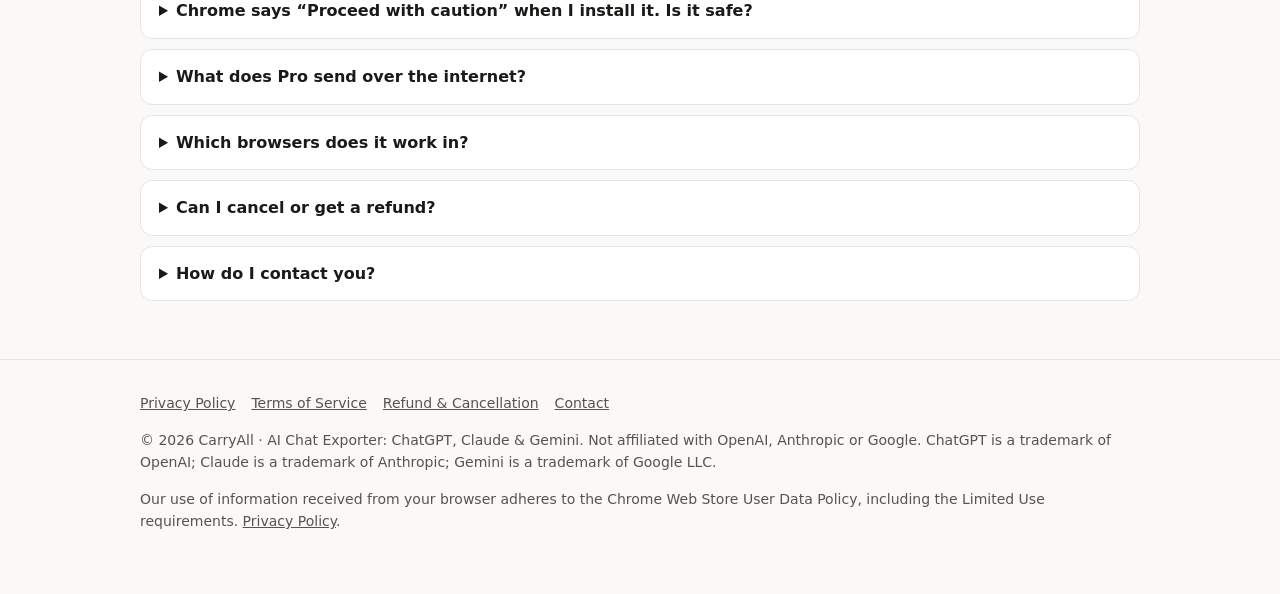
==== commit 16eab08f: "P9: texts for Pro 1.0 without the Coach; all tests green - 'Your chats never leave your browser' eve" ====
--- a/index.html
+++ b/index.html
@@ -41,7 +41,7 @@
         <div class="pills">
           <span class="pill">Free — no daily limits</span>
           <span class="pill">No sign-in</span>
-          <span class="pill">Nothing leaves your browser</span>
+          <span class="pill">Your chats never leave your browser</span>
           <span class="pill">34 languages</span>
         </div>
         <div class="actions">
@@ -67,6 +67,13 @@
       </div>
     </section>
 
+    <section class="block" id="many">
+      <div class="wrap">
+        <h2>Export many chats at once</h2>
+        <p class="sub">Search and pick chats by title or date, or take them all, and get one ZIP file: every chat as Markdown (and JSON if you like), the files the AI made, and an index. Up to 10 chats per export for free; all of them with Pro.</p>
+      </div>
+    </section>
+
     <section class="block" id="works-with">
       <div class="wrap">
         <h2>Works with</h2>
@@ -84,8 +91,8 @@
         <h2>Private by design</h2>
         <p class="sub">Your chats are yours. We never see them.</p>
         <div class="grid">
-          <div class="card"><h3>Runs in your browser</h3><p>Files are made on your computer. No chat content is ever sent to our servers — we don't have any.</p></div>
-          <div class="card"><h3>Only when you click</h3><p>The extension reads a chat only when you press Export, from the account you're already signed in to.</p></div>
+          <div class="card"><h3>Runs in your browser</h3><p>Files are made on your computer. Your chats are never sent to us or to anyone else.</p></div>
+          <div class="card"><h3>Only when you click</h3><p>The extension reads your chats only when you press Export, from the account you're already signed in to.</p></div>
           <div class="card"><h3>No tracking</h3><p>No analytics, no ads, no account to create. Read the <a href="privacy.html">privacy policy</a>.</p></div>
         </div>
       </div>
@@ -102,36 +109,36 @@
             <div class="tag">Forever</div>
             <ul>
               <li>Unlimited single-chat exports</li>
+              <li>Up to 10 chats at once in one ZIP</li>
               <li>PDF, Word, Markdown, Text, JSON, Copy formatted</li>
               <li>Formulas, tables, code, web sources</li>
               <li>A small “Exported with CarryAll” line at the bottom of PDF and Word files</li>
             </ul>
           </div>
-          <div class="plan featured">
+          <div class="plan">
             <h3>Pro Monthly</h3>
             <div class="price">$4.99 <small>/ month</small></div>
             <div class="tag">Cancel anytime</div>
             <ul>
               <li>Everything in Free</li>
-              <li>Export many chats at once (one ZIP with an index)</li>
-              <li>Export whole Projects with their instructions and files</li>
-              <li>A ready-to-use pack for coding assistants</li>
+              <li>Export all your chats at once (one ZIP with an index)</li>
               <li>No footer on your files</li>
+              <li>Coming soon: whole Projects with their files, and a ready-to-use pack for coding assistants</li>
             </ul>
             <div class="foot">Renews monthly until you cancel.</div>
           </div>
-          <div class="plan">
-            <h3>Pro Lifetime</h3>
-            <div class="price">$39 <small>once</small></div>
-            <div class="tag">Founding price <strong>$29</strong> for the first 100 buyers</div>
+          <div class="plan featured">
+            <h3>Pro Yearly</h3>
+            <div class="price">$39 <small>/ year</small></div>
+            <div class="tag">Save 35% · founding price <strong>$29</strong> for your first year, for the first 100 buyers</div>
             <ul>
               <li>Everything in Pro Monthly</li>
-              <li>Pay once, keep it for the life of the product</li>
+              <li>Save 35% compared with paying monthly</li>
             </ul>
-            <div class="foot">One payment, no renewals.</div>
+            <div class="foot">Renews yearly until you cancel.</div>
           </div>
         </div>
-        <p class="note">Prices in US dollars. Pro is launching soon. Payments, taxes and invoices are handled by <strong>Dodo Payments</strong>, our Merchant of Record. 14-day money-back guarantee — see the <a href="refund.html">refund and cancellation policy</a>.</p>
+        <p class="note">Prices in US dollars. Payments, taxes and invoices are handled by <strong>Dodo Payments</strong>, our Merchant of Record. 14-day money-back guarantee — see the <a href="refund.html">refund and cancellation policy</a>.</p>
       </div>
     </section>
 
@@ -142,8 +149,9 @@
         <details><summary>Where do my chats go?</summary><p>Nowhere. The extension reads the chat you're looking at, builds the file on your computer, and saves it to your Downloads folder. We never receive your chats.</p></details>
         <details><summary>Do I need an account?</summary><p>No. Install it and click Export. Pro is unlocked with a licence key that's emailed to you after purchase.</p></details>
         <details><summary>Chrome says “Proceed with caution” when I install it. Is it safe?</summary><p>Chrome shows that message only to people who turned on Enhanced protection, for extensions from publishers who are new to the Chrome Web Store. It isn’t a malware warning: Google says that for new developers “it generally takes a few months to become trusted” (<a href="https://support.google.com/chrome/answer/2664769">Google’s explanation</a>). We published our first version in October 2026. The extension runs only on chatgpt.com, claude.ai and gemini.google.com, and your chats never reach us — see the Privacy section of the store page and our <a href="privacy.html">privacy policy</a>. If you’re happy with that, click <strong>Continue to install</strong>.</p></details>
+        <details><summary>What does Pro send over the internet?</summary><p>Only your licence key. When you activate it, and about once a week after that, the extension checks it with Dodo Payments, our payment provider. Your chats are never sent. Details in the <a href="privacy.html">privacy policy</a>.</p></details>
         <details><summary>Which browsers does it work in?</summary><p>Google Chrome and Microsoft Edge. Firefox is planned.</p></details>
-        <details><summary>Can I cancel or get a refund?</summary><p>Yes. Cancel the monthly plan anytime, and every first purchase has a 14-day money-back guarantee. Details in the <a href="refund.html">refund and cancellation policy</a>.</p></details>
+        <details><summary>Can I cancel or get a refund?</summary><p>Yes. Cancel Pro anytime, monthly or yearly, and every first purchase has a 14-day money-back guarantee. Details in the <a href="refund.html">refund and cancellation policy</a>.</p></details>
         <details><summary>How do I contact you?</summary><p>Email <a href="mailto:siddheshthapa02@gmail.com">siddheshthapa02@gmail.com</a>. We usually reply within 2 business days.</p></details>
       </div>
     </section>
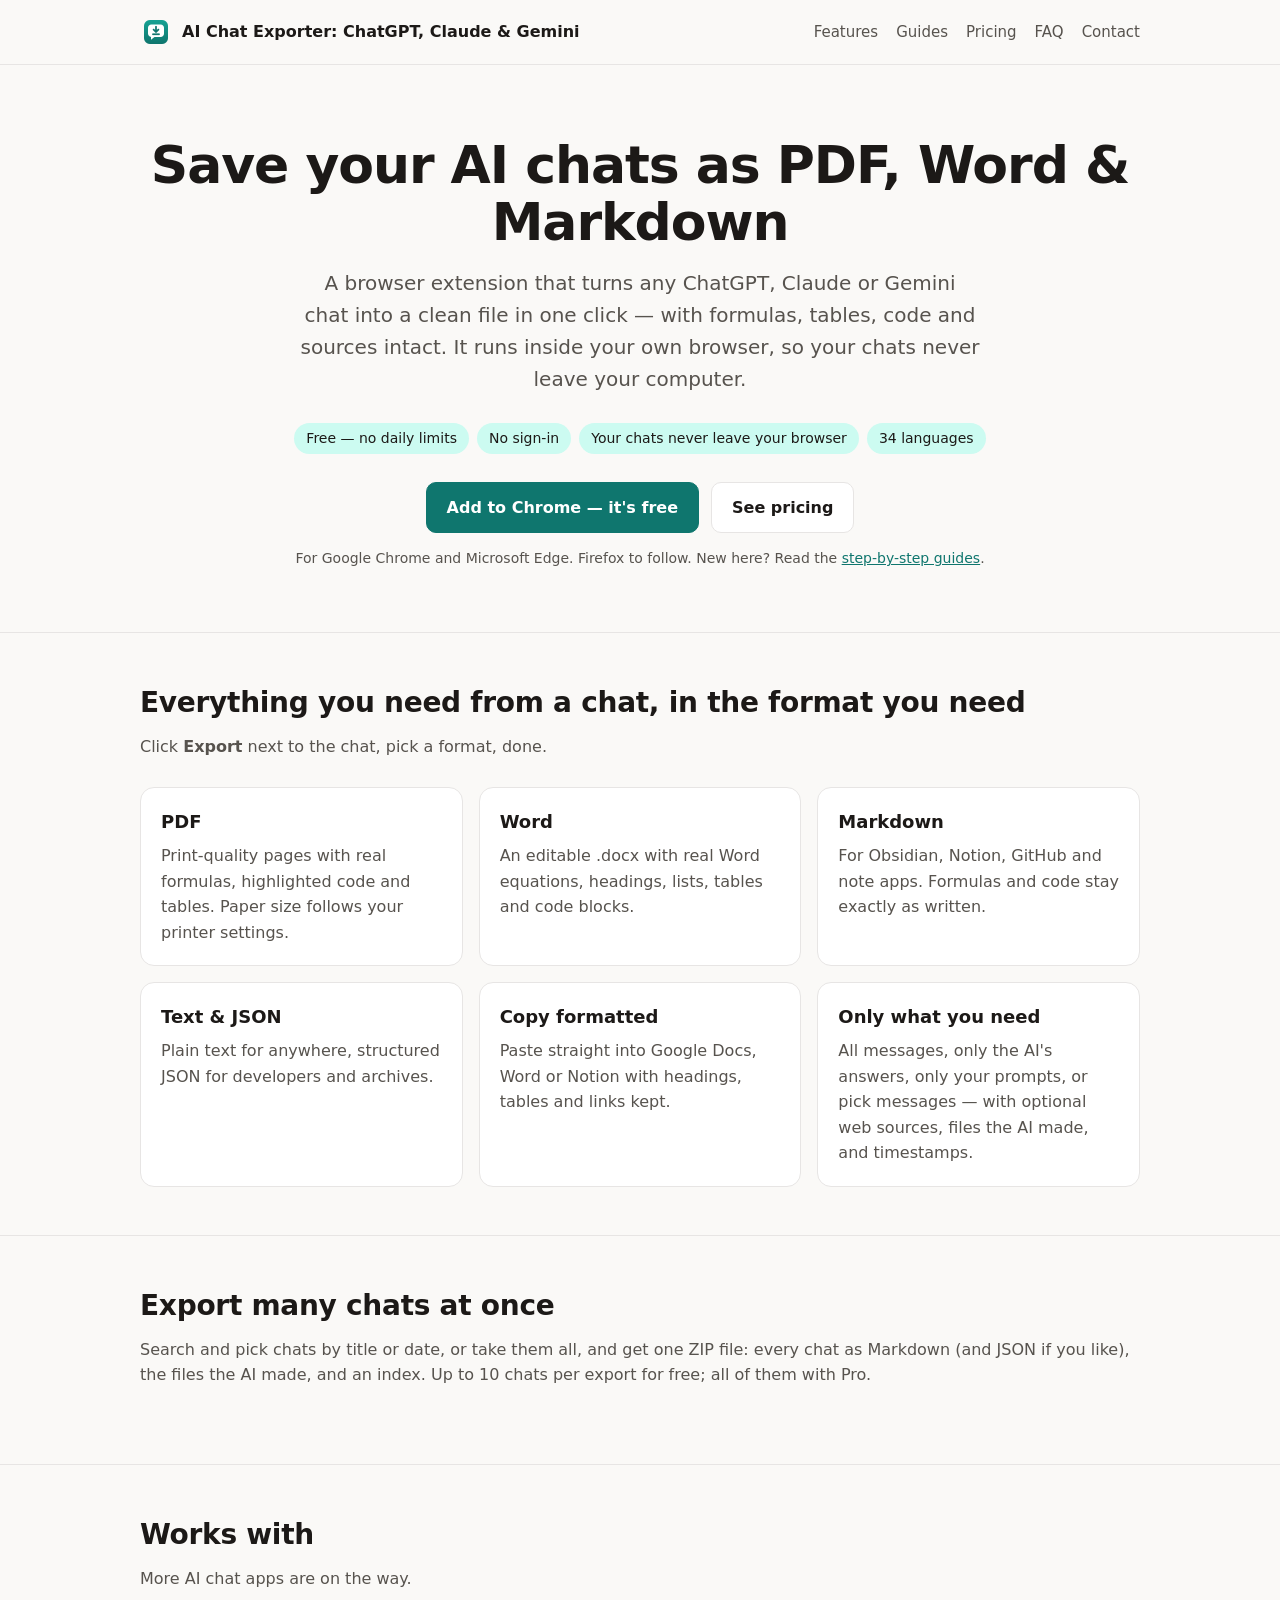
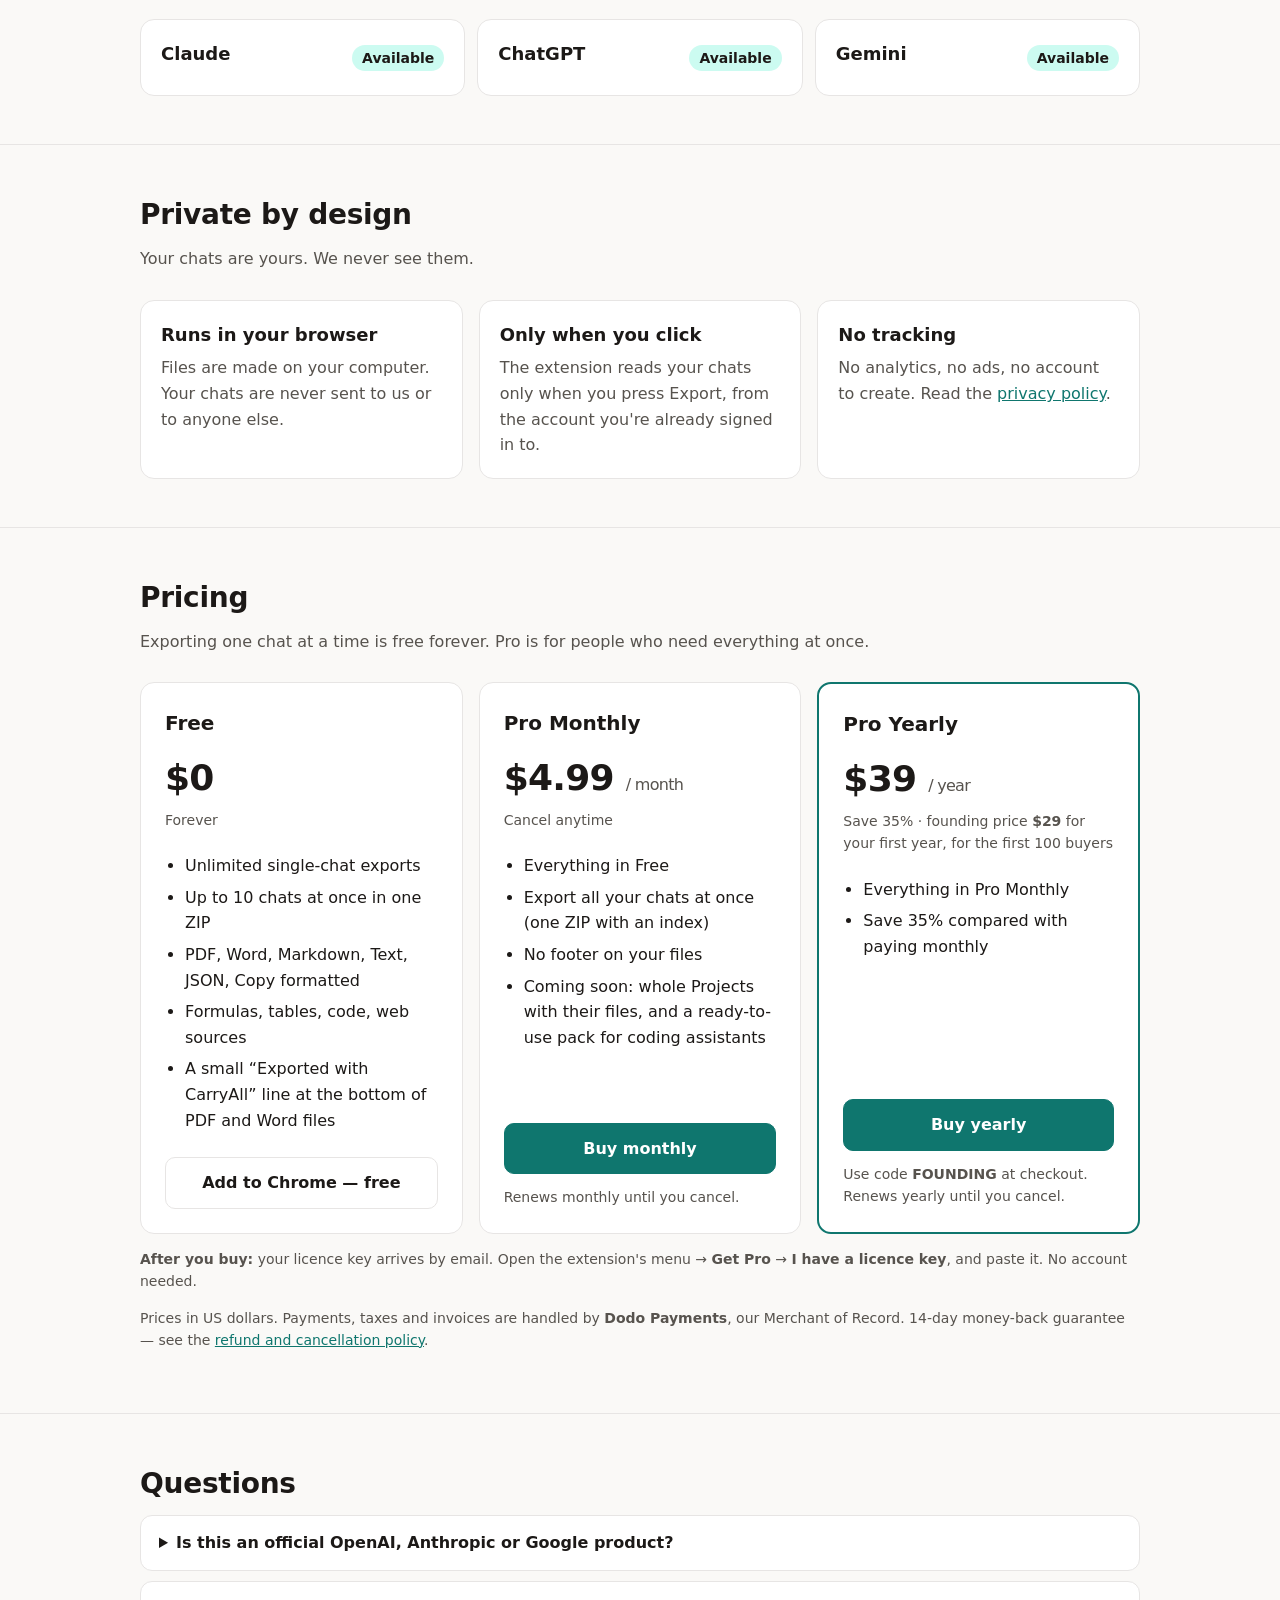
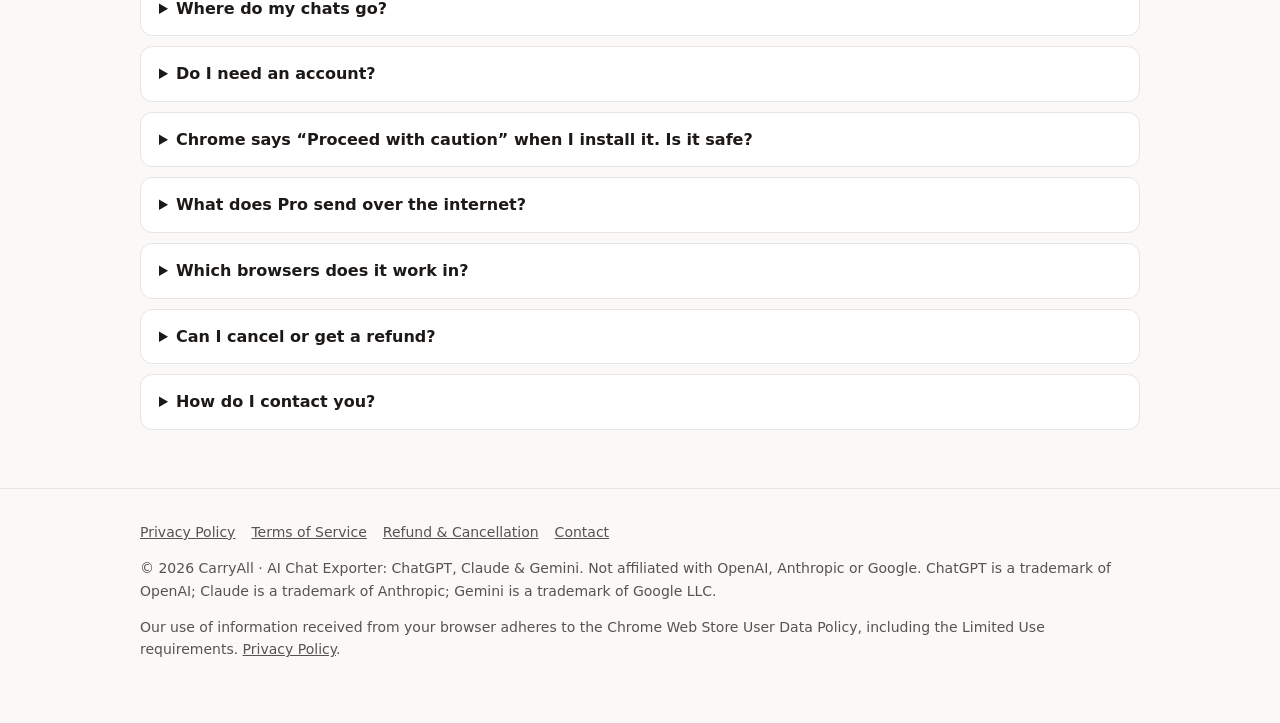
==== commit 3deeb311: "Website: Buy monthly / Buy yearly (Dodo Live checkout), Add to Chrome, FOUNDING note, after-purchase" ====
--- a/index.html
+++ b/index.html
@@ -114,6 +114,7 @@
               <li>Formulas, tables, code, web sources</li>
               <li>A small “Exported with CarryAll” line at the bottom of PDF and Word files</li>
             </ul>
+            <a class="btn buy" href="https://chromewebstore.google.com/detail/cfgjpdpemgojclmdnhbajaedgchlddhd">Add to Chrome — free</a>
           </div>
           <div class="plan">
             <h3>Pro Monthly</h3>
@@ -125,6 +126,7 @@
               <li>No footer on your files</li>
               <li>Coming soon: whole Projects with their files, and a ready-to-use pack for coding assistants</li>
             </ul>
+            <a class="btn primary buy" href="https://checkout.dodopayments.com/buy/pdt_0Nq2MKqJ1z8Gg0iIPTLTa?quantity=1" rel="noopener">Buy monthly</a>
             <div class="foot">Renews monthly until you cancel.</div>
           </div>
           <div class="plan featured">
@@ -135,9 +137,11 @@
               <li>Everything in Pro Monthly</li>
               <li>Save 35% compared with paying monthly</li>
             </ul>
-            <div class="foot">Renews yearly until you cancel.</div>
+            <a class="btn primary buy" href="https://checkout.dodopayments.com/buy/pdt_0Nq2MKd8LaI1vHMD9jIda?quantity=1" rel="noopener">Buy yearly</a>
+            <div class="foot">Use code <strong>FOUNDING</strong> at checkout. Renews yearly until you cancel.</div>
           </div>
         </div>
+        <p class="note"><strong>After you buy:</strong> your licence key arrives by email. Open the extension's menu → <strong>Get Pro</strong> → <strong>I have a licence key</strong>, and paste it. No account needed.</p>
         <p class="note">Prices in US dollars. Payments, taxes and invoices are handled by <strong>Dodo Payments</strong>, our Merchant of Record. 14-day money-back guarantee — see the <a href="refund.html">refund and cancellation policy</a>.</p>
       </div>
     </section>
--- a/style.css
+++ b/style.css
@@ -73,6 +73,9 @@
 .plan .tag { color: var(--muted); font-size: 14px; margin-bottom: 16px; }
 .plan ul { margin: 0; padding-left: 20px; }
 .plan li { margin: 6px 0; }
+.plan ul { margin-bottom: 18px; }
+.plan .buy { margin-top: auto; text-align: center; }
+.plan .buy + .foot { margin-top: 0; padding-top: 12px; }
 .plan .foot { margin-top: auto; padding-top: 16px; color: var(--muted); font-size: 14px; }
 
 details { background: var(--surface); border: 1px solid var(--line); border-radius: 12px; padding: 14px 18px; margin-bottom: 10px; }
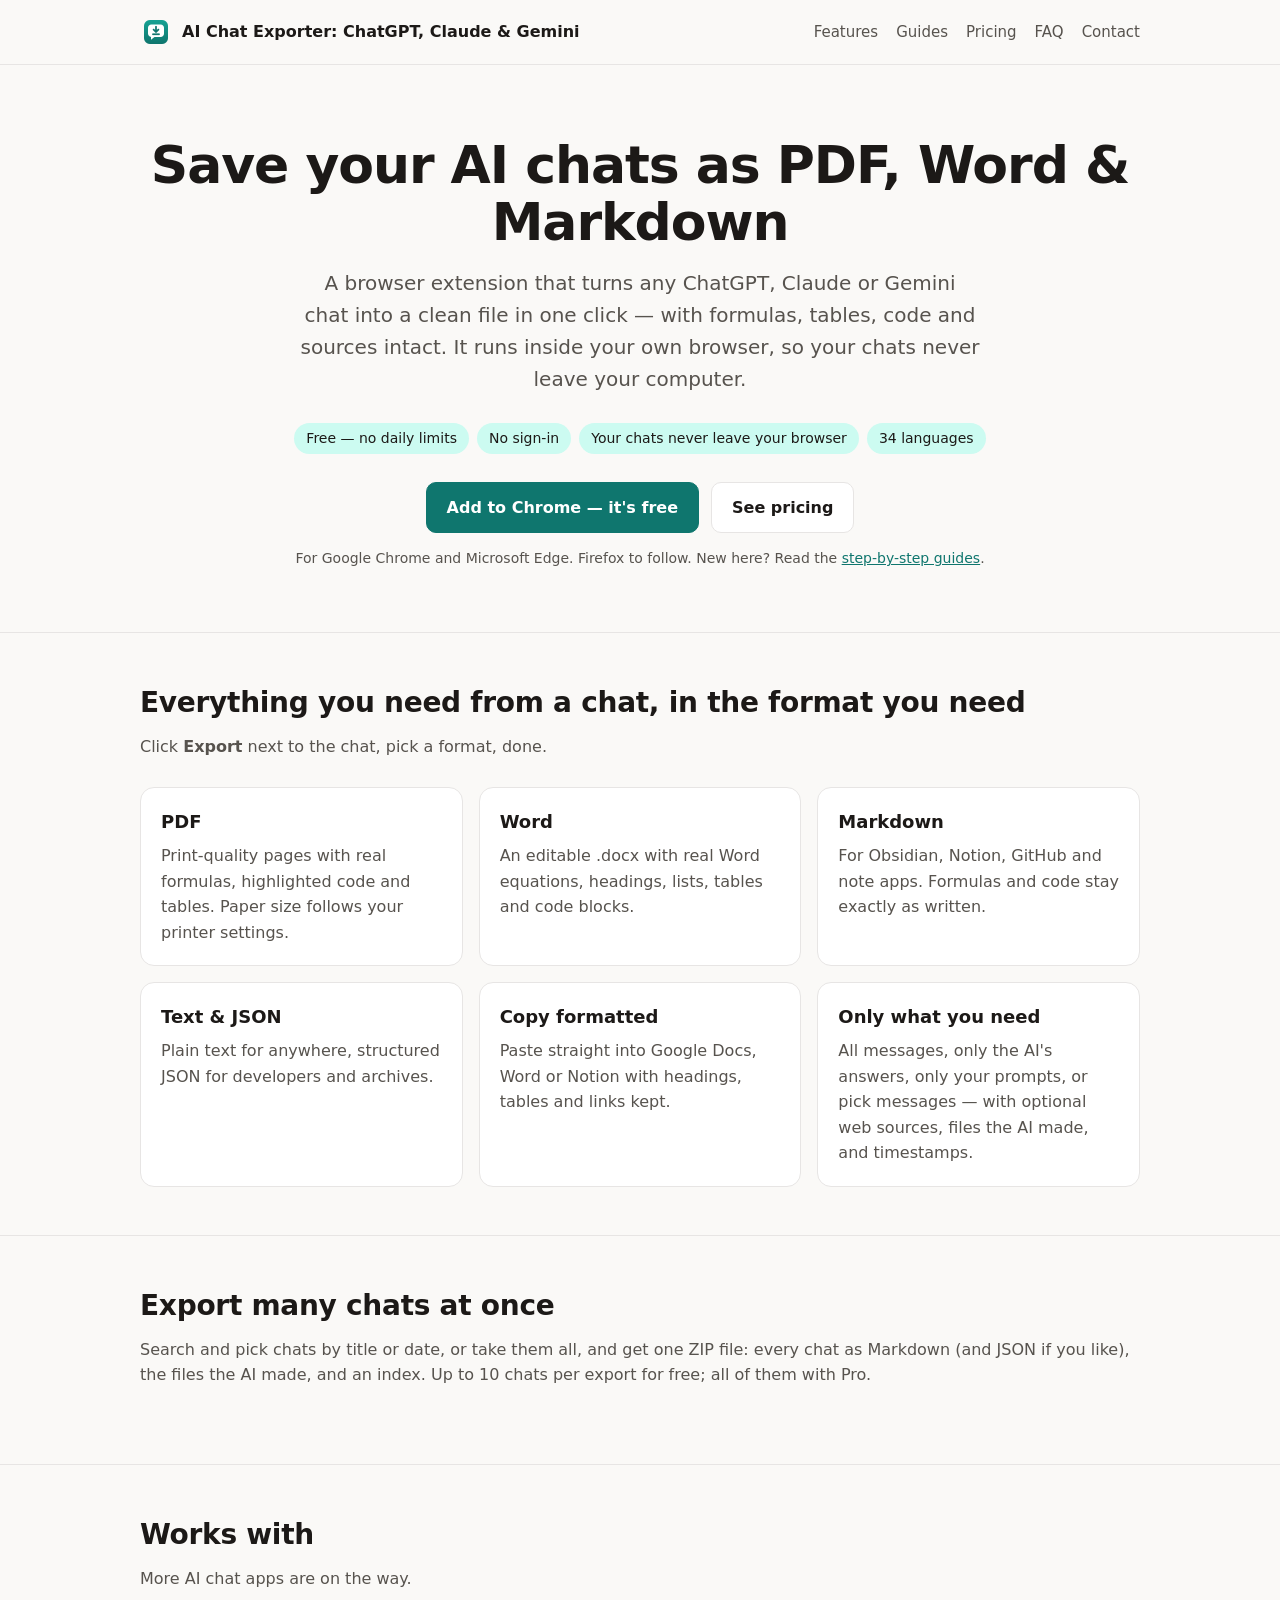
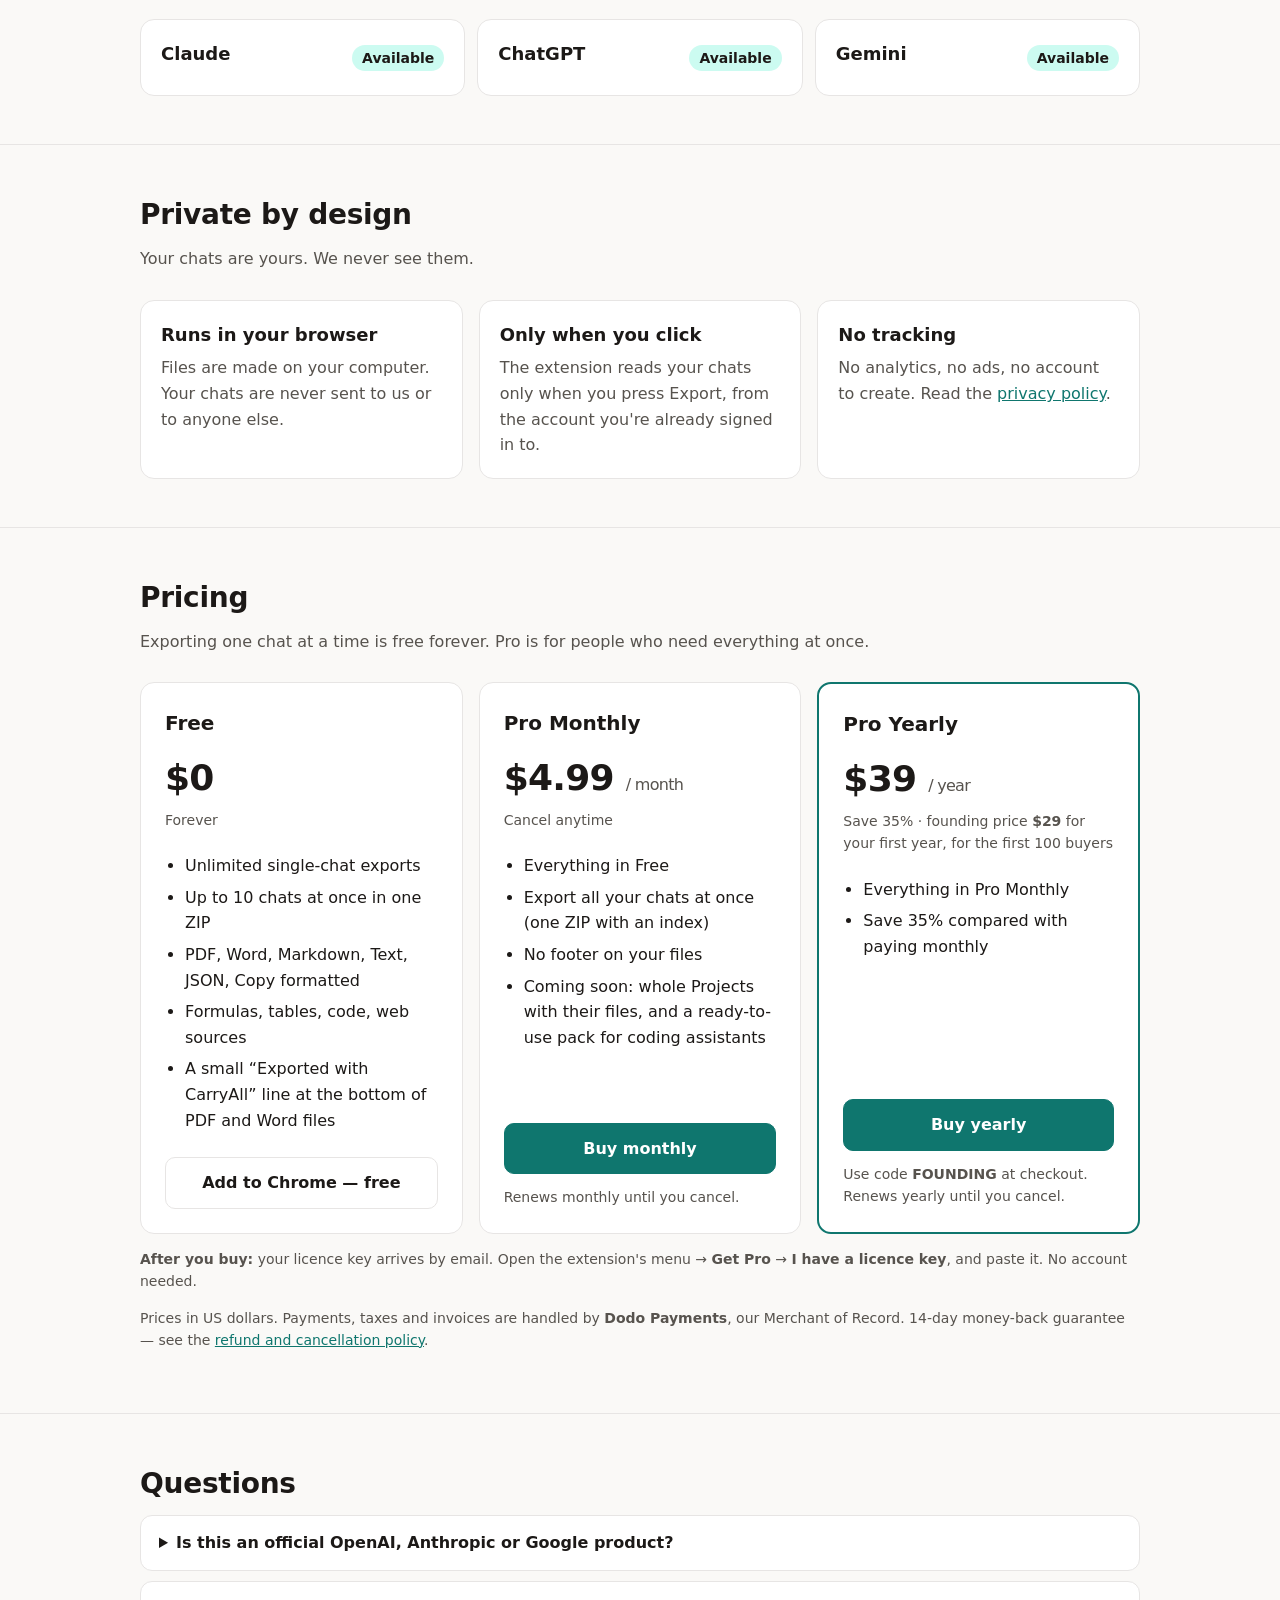
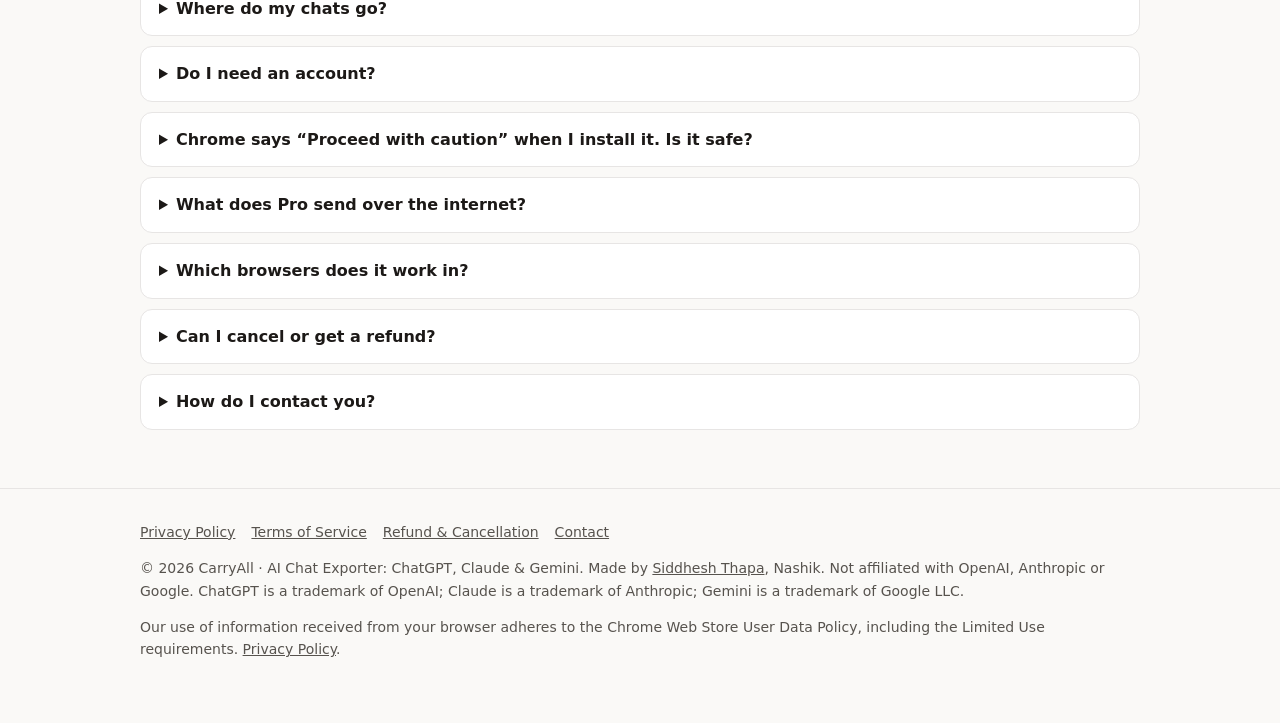
==== commit 1e2073f5: "Credit the maker in the footer: Siddhesh Thapa, Nashik Links the footer to siddheshthapa.com/about/ " ====
--- a/index.html
+++ b/index.html
@@ -169,7 +169,7 @@
         <a href="refund.html">Refund &amp; Cancellation</a>
         <a href="mailto:siddheshthapa02@gmail.com">Contact</a>
       </nav>
-      <p>© 2026 CarryAll · AI Chat Exporter: ChatGPT, Claude & Gemini. Not affiliated with OpenAI, Anthropic or Google. ChatGPT is a trademark of OpenAI; Claude is a trademark of Anthropic; Gemini is a trademark of Google LLC.</p>
+      <p>© 2026 CarryAll · AI Chat Exporter: ChatGPT, Claude & Gemini. Made by <a href="https://siddheshthapa.com/about/">Siddhesh Thapa</a>, Nashik. Not affiliated with OpenAI, Anthropic or Google. ChatGPT is a trademark of OpenAI; Claude is a trademark of Anthropic; Gemini is a trademark of Google LLC.</p>
       <p>Our use of information received from your browser adheres to the Chrome Web Store User Data Policy, including the Limited Use requirements. <a href="privacy.html">Privacy Policy</a>.</p>
     </div>
   </footer>
